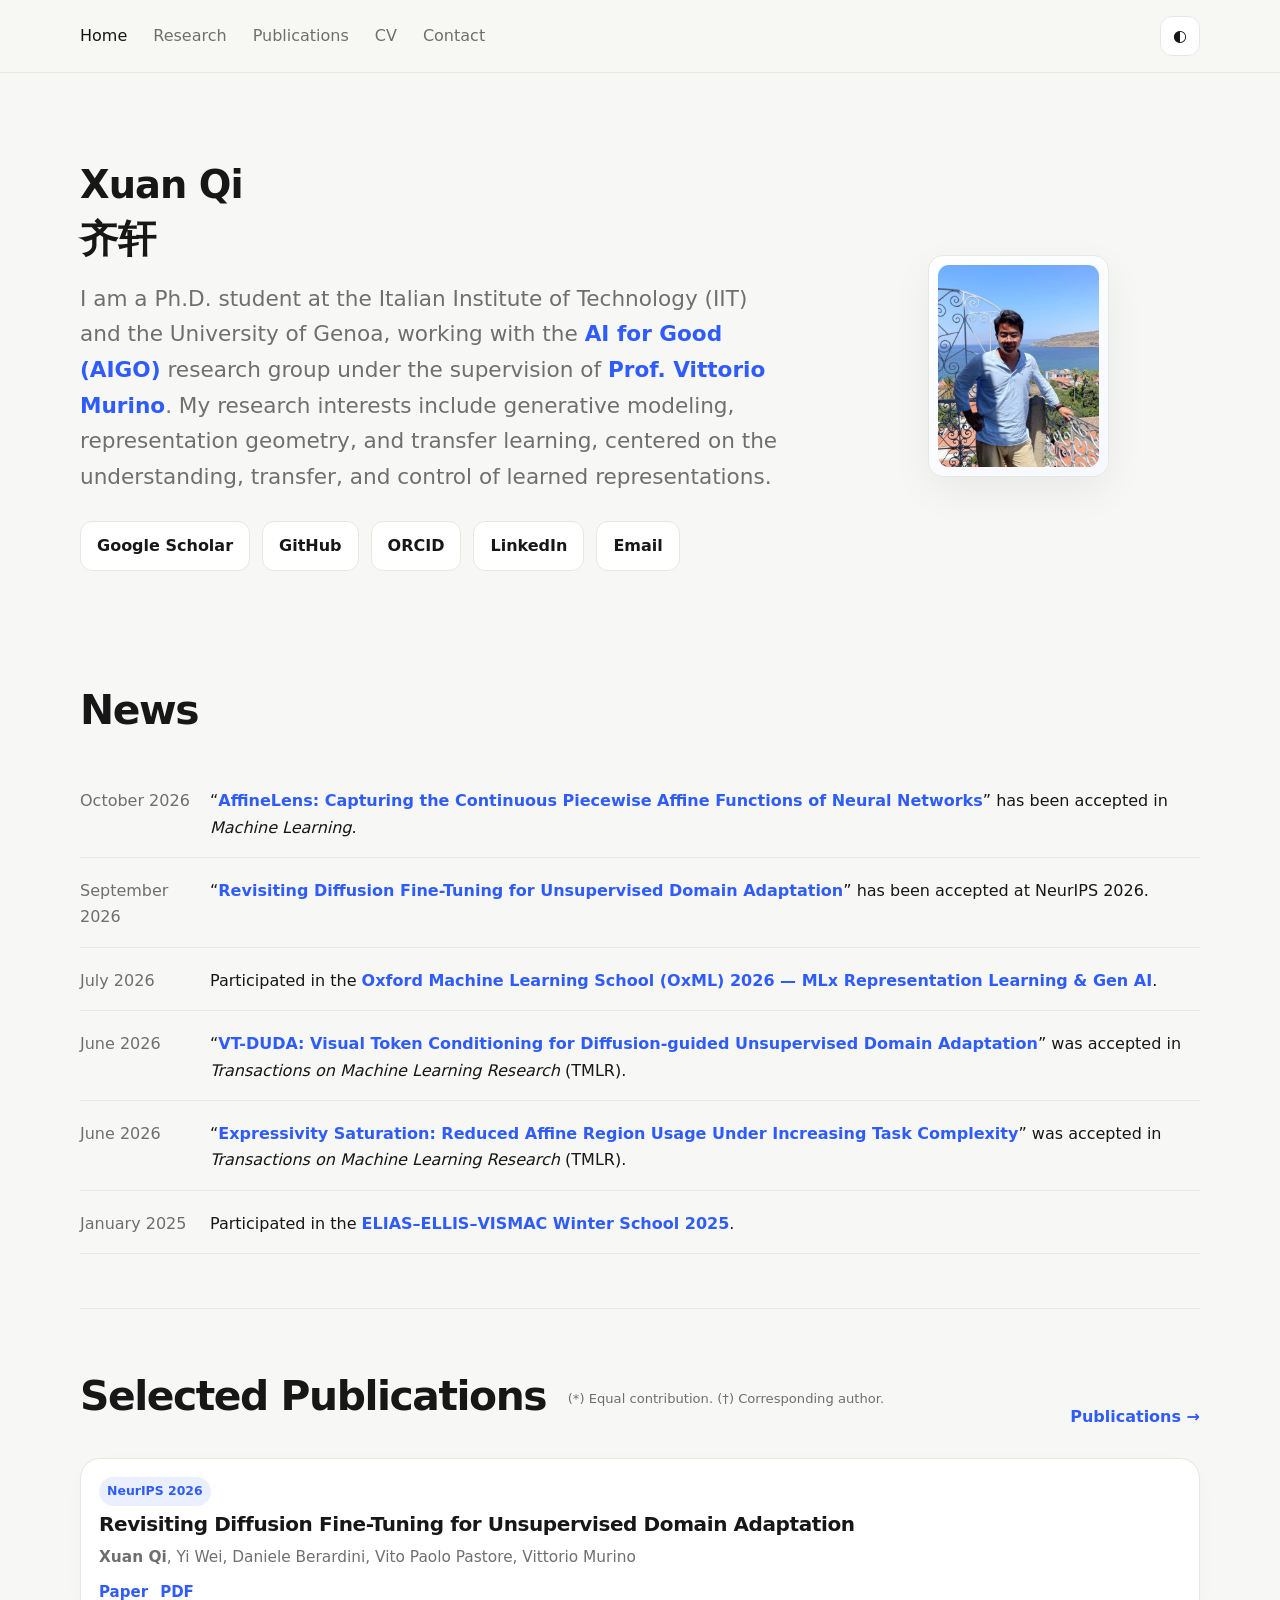
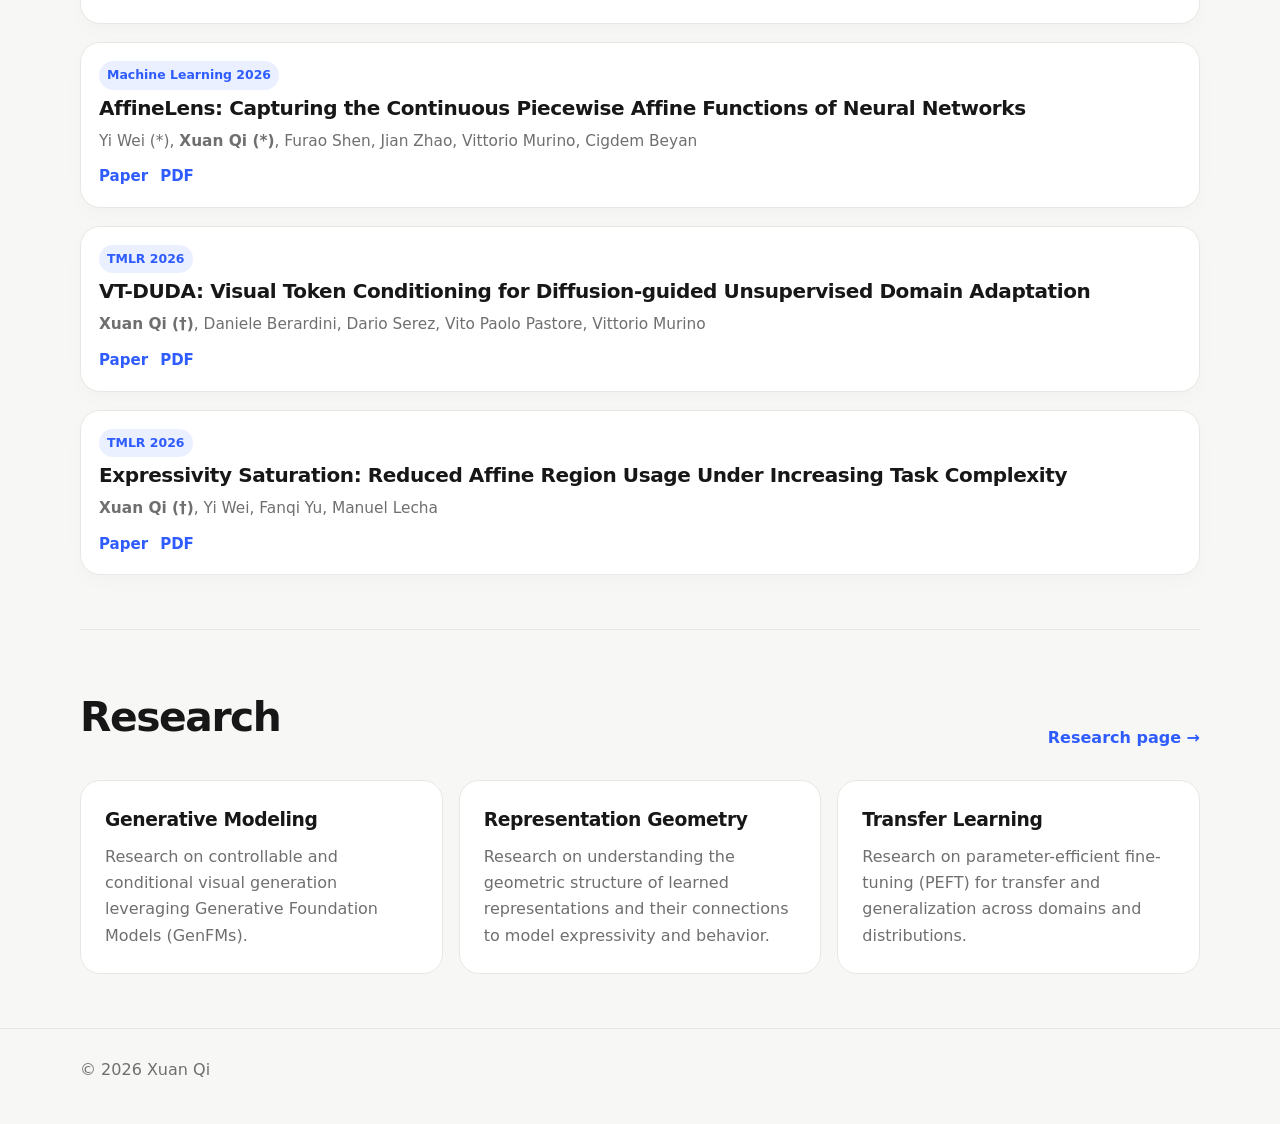
==== index.html @ 5f713de4 "Remove equal-contribution labels from Xuan Qi first-author papers" ====
<!doctype html>
<html lang="en">
<head>
  <meta charset="utf-8" />
  <meta name="viewport" content="width=device-width, initial-scale=1" />
  <title>Xuan Qi | Academic Homepage</title>
  <meta name="description" content="Xuan Qi is a Ph.D. student at the Italian Institute of Technology (IIT) and University of Genoa, researching generative modeling, representation geometry, and transfer learning." />
  <meta name="author" content="Xuan Qi" />
  <link rel="canonical" href="https://xuanqi99.github.io/" />
  <meta property="og:type" content="website" />
  <meta property="og:site_name" content="Xuan Qi" />
  <meta property="og:title" content="Xuan Qi | Academic Homepage" />
  <meta property="og:description" content="Xuan Qi is a Ph.D. student at the Italian Institute of Technology (IIT) and University of Genoa, researching generative modeling, representation geometry, and transfer learning." />
  <meta property="og:url" content="https://xuanqi99.github.io/" />
  <link rel="stylesheet" href="styles.css" />
</head>
<body>
<a class="skip-link" href="#main-content">Skip to content</a>
<header class="site-header">
  <div class="container nav">
    <nav id="primary-navigation" class="nav-links" aria-label="Primary">
      <a class="active" aria-current="page" href="index.html">Home</a>
      <a href="research.html">Research</a>
      <a href="publications.html">Publications</a>
      <a href="cv.html">CV</a>
      <a href="contact.html">Contact</a>
    </nav>
    <div class="nav-actions">
      <button type="button" class="icon-btn" data-theme-toggle aria-label="Toggle color theme" title="Toggle theme">◐</button>
      <button type="button" class="icon-btn mobile-toggle" data-mobile-toggle aria-controls="primary-navigation" aria-expanded="false" aria-label="Open navigation">☰</button>
    </div>
  </div>
</header>
<main id="main-content" class="container">

  <section class="hero">
    <div>
      <h1 class="person-name">Xuan Qi <span class="chinese-name" lang="zh-Hans">齐轩</span></h1>
      <p class="lead">I am a Ph.D. student at the Italian Institute of Technology (IIT) and the University of Genoa, working with the <a class="text-link" href="https://aigo.iit.it/" target="_blank" rel="noopener noreferrer">AI for Good (AIGO)</a> research group under the supervision of <a class="text-link" href="https://www.vittoriomurino.com/" target="_blank" rel="noopener noreferrer">Prof. Vittorio Murino</a>. My research interests include generative modeling, representation geometry, and transfer learning, centered on the understanding, transfer, and control of learned representations.</p>
      <div class="cta-row">
        <a class="btn" href="https://scholar.google.com/citations?user=yBwkL14AAAAJ&amp;hl=en" target="_blank" rel="noopener noreferrer">Google Scholar</a>
        <a class="btn" href="https://github.com/xuanqi99" target="_blank" rel="noopener noreferrer">GitHub</a>
        <a class="btn" href="https://orcid.org/0000-0003-1118-9008" target="_blank" rel="noopener noreferrer">ORCID</a>
        <a class="btn" href="https://www.linkedin.com/in/xuan-qi-b860b91b6" target="_blank" rel="noopener noreferrer">LinkedIn</a>
        <a class="btn" href="mailto:xuan.qi@iit.it">Email</a>
      </div>
    </div>
    <div class="portrait-card">
      <div class="portrait">
        <img src="assets/profile.jpg?v=9c6136be24d4" alt="Xuan Qi" width="1152" height="1160" fetchpriority="high" />
      </div>
    </div>
  </section>

  <section class="section" id="news">
    <div class="section-head"><h2>News</h2></div>
    <div class="news-list">
      <div class="news-item"><time class="news-date" datetime="2026-10">October 2026</time><div>“<a class="text-link" href="https://arxiv.org/abs/2605.06218" target="_blank" rel="noopener noreferrer">AffineLens: Capturing the Continuous Piecewise Affine Functions of Neural Networks</a>” has been accepted in <em>Machine Learning</em>.</div></div>
      <div class="news-item"><time class="news-date" datetime="2026-09">September 2026</time><div>“<a class="text-link" href="https://arxiv.org/abs/2609.33716" target="_blank" rel="noopener noreferrer">Revisiting Diffusion Fine-Tuning for Unsupervised Domain Adaptation</a>” has been accepted at NeurIPS 2026.</div></div>
      <div class="news-item"><time class="news-date" datetime="2026-07">July 2026</time><div>Participated in the <a class="text-link" href="https://www.oxfordml.school/2026" target="_blank" rel="noopener noreferrer">Oxford Machine Learning School (OxML) 2026 — MLx Representation Learning &amp; Gen AI</a>.</div></div>
      <div class="news-item"><time class="news-date" datetime="2026-06">June 2026</time><div>“<a class="text-link" href="https://openreview.net/forum?id=Y956680PCe" target="_blank" rel="noopener noreferrer">VT-DUDA: Visual Token Conditioning for Diffusion-guided Unsupervised Domain Adaptation</a>” was accepted in <em>Transactions on Machine Learning Research</em> (TMLR).</div></div>
      <div class="news-item"><time class="news-date" datetime="2026-06">June 2026</time><div>“<a class="text-link" href="https://openreview.net/forum?id=JiyZE3yKv8" target="_blank" rel="noopener noreferrer">Expressivity Saturation: Reduced Affine Region Usage Under Increasing Task Complexity</a>” was accepted in <em>Transactions on Machine Learning Research</em> (TMLR).</div></div>
      <div class="news-item"><time class="news-date" datetime="2025-01">January 2025</time><div>Participated in the <a class="text-link" href="https://elias-ai.eu/event/ellis-vismac/" target="_blank" rel="noopener noreferrer">ELIAS–ELLIS–VISMAC Winter School 2025</a>.</div></div>
    </div>
  </section>

  <section class="section">
    <div class="section-head"><h2>Selected Publications <span class="pub-note">(*) Equal contribution. (†) Corresponding author.</span></h2><a class="text-link" href="publications.html">Publications →</a></div>
    <div class="pub-grid">
      <article class="pub-card">
        <div>
          <span class="badge" title="Conference on Neural Information Processing Systems">NeurIPS 2026</span>
          <h3 class="pub-title">Revisiting Diffusion Fine-Tuning for Unsupervised Domain Adaptation</h3>
          <div class="pub-meta"><strong>Xuan Qi</strong>, Yi Wei, Daniele Berardini, Vito Paolo Pastore, Vittorio Murino</div>
          <div class="pub-links"><a href="https://arxiv.org/abs/2609.33716" target="_blank" rel="noopener noreferrer">Paper</a> <a href="https://arxiv.org/pdf/2609.33716" target="_blank" rel="noopener noreferrer">PDF</a></div>
        </div>
      </article>
      <article class="pub-card">
        <div>
          <span class="badge" title="Machine Learning">Machine Learning 2026</span>
          <h3 class="pub-title">AffineLens: Capturing the Continuous Piecewise Affine Functions of Neural Networks</h3>
          <div class="pub-meta">Yi Wei (*), <strong>Xuan Qi (*)</strong>, Furao Shen, Jian Zhao, Vittorio Murino, Cigdem Beyan</div>
          <div class="pub-links"><a href="https://arxiv.org/abs/2605.06218" target="_blank" rel="noopener noreferrer">Paper</a> <a href="https://arxiv.org/pdf/2605.06218" target="_blank" rel="noopener noreferrer">PDF</a></div>
        </div>
      </article>
      <article class="pub-card">
        <div>
          <span class="badge" title="Transactions on Machine Learning Research">TMLR 2026</span>
          <h3 class="pub-title">VT-DUDA: Visual Token Conditioning for Diffusion-guided Unsupervised Domain Adaptation</h3>
          <div class="pub-meta"><strong>Xuan Qi (†)</strong>, Daniele Berardini, Dario Serez, Vito Paolo Pastore, Vittorio Murino</div>
          <div class="pub-links"><a href="https://openreview.net/forum?id=Y956680PCe" target="_blank" rel="noopener noreferrer">Paper</a> <a href="https://openreview.net/pdf?id=Y956680PCe" target="_blank" rel="noopener noreferrer">PDF</a></div>
        </div>
      </article>
      <article class="pub-card">
        <div>
          <span class="badge" title="Transactions on Machine Learning Research">TMLR 2026</span>
          <h3 class="pub-title">Expressivity Saturation: Reduced Affine Region Usage Under Increasing Task Complexity</h3>
          <div class="pub-meta"><strong>Xuan Qi (†)</strong>, Yi Wei, Fanqi Yu, Manuel Lecha</div>
          <div class="pub-links"><a href="https://openreview.net/forum?id=JiyZE3yKv8" target="_blank" rel="noopener noreferrer">Paper</a> <a href="https://openreview.net/pdf?id=JiyZE3yKv8" target="_blank" rel="noopener noreferrer">PDF</a></div>
        </div>
      </article>
    </div>
  </section>

  <section class="section">
    <div class="section-head"><h2>Research</h2><a class="text-link" href="research.html">Research page →</a></div>
    <div class="cards-3">
      <article class="info-card"><h3>Generative Modeling</h3><p>Research on controllable and conditional visual generation leveraging Generative Foundation Models (GenFMs).</p></article>
      <article class="info-card"><h3>Representation Geometry</h3><p>Research on understanding the geometric structure of learned representations and their connections to model expressivity and behavior.</p></article>
      <article class="info-card"><h3>Transfer Learning</h3><p>Research on parameter-efficient fine-tuning (PEFT) for transfer and generalization across domains and distributions.</p></article>
    </div>
  </section>
</main>
<footer class="site-footer">
  <div class="container footer-row">
    <div>© <span id="year">2026</span> Xuan Qi</div>
  </div>
</footer>
<script src="script.js"></script>
</body>
</html>
---- styles.css ----
:root {
  --bg: #f7f7f5;
  --surface: #ffffff;
  --text: #171717;
  --muted: #6f6f6f;
  --line: #e7e7e3;
  --accent: #2f5cff;
  --accent-soft: #eaf0ff;
  --shadow: 0 14px 40px rgba(20, 20, 20, 0.06);
  --radius: 20px;
  --max: 1120px;
}

[data-theme="dark"] {
  --bg: #0f1115;
  --surface: #151821;
  --text: #f4f5f7;
  --muted: #a6abba;
  --line: #252a36;
  --accent: #7a9cff;
  --accent-soft: #1b274d;
  --shadow: 0 16px 45px rgba(0, 0, 0, 0.28);
}

* { box-sizing: border-box; }
html { scroll-behavior: smooth; }
body {
  margin: 0;
  font-family: Inter, ui-sans-serif, system-ui, -apple-system, BlinkMacSystemFont, "Segoe UI", sans-serif;
  background: var(--bg);
  color: var(--text);
  line-height: 1.65;
  transition: background .2s ease, color .2s ease;
}

a { color: inherit; text-decoration: none; }
a:focus-visible, button:focus-visible { outline: 3px solid var(--accent); outline-offset: 4px; }
a:hover { text-decoration: underline; text-underline-offset: .2em; }
img { max-width: 100%; display: block; }
button, input { font: inherit; }
.skip-link { position: fixed; top: 8px; left: 8px; transform: translateY(-150%); z-index: 30; padding: 8px 16px; background: var(--surface); border: 1px solid var(--line); border-radius: 8px; }
.skip-link:focus { transform: translateY(0); }

.container { width: min(var(--max), calc(100% - 40px)); margin: 0 auto; }

.site-header {
  position: sticky;
  top: 0;
  z-index: 20;
  backdrop-filter: blur(14px);
  background: color-mix(in srgb, var(--bg) 82%, transparent);
  border-bottom: 1px solid color-mix(in srgb, var(--line) 80%, transparent);
}

.nav {
  min-height: 72px;
  display: flex;
  align-items: center;
  justify-content: space-between;
  gap: 24px;
}

.nav-links { display: flex; align-items: center; gap: 26px; color: var(--muted); }
.nav-links a:hover, .nav-links a.active { color: var(--text); }
.nav-actions { display: flex; align-items: center; gap: 10px; margin-left: auto; }

.icon-btn {
  width: 40px;
  height: 40px;
  display: grid;
  place-items: center;
  border: 1px solid var(--line);
  border-radius: 12px;
  background: var(--surface);
  color: var(--text);
  cursor: pointer;
}

.mobile-toggle { display: none; }

.hero {
  padding: 88px 0 52px;
  display: grid;
  grid-template-columns: minmax(0, 1.45fr) minmax(0, .75fr);
  align-items: center;
  gap: 56px;
}

.kicker {
  display: inline-flex;
  align-items: center;
  gap: 8px;
  padding: 7px 11px;
  border-radius: 999px;
  background: var(--accent-soft);
  color: var(--accent);
  font-weight: 700;
  font-size: .9rem;
  margin-bottom: 20px;
}

.hero h1, .page-hero h1 {
  margin: 0 0 18px;
  font-size: clamp(2.8rem, 7vw, 5.9rem);
  line-height: .98;
  letter-spacing: -0.055em;
}

.hero .lead {
  font-size: clamp(1.12rem, 2vw, 1.35rem);
  color: var(--muted);
  max-width: 760px;
  margin: 0 0 26px;
}

.hero .lead strong { color: var(--text); }
.hero h1.person-name, .page-hero h1.person-name { font-size: clamp(1.75rem, 3vw, 2.5rem); line-height: 1.25; letter-spacing: -.025em; }
.chinese-name { display: block; font-size: inherit; line-height: inherit; letter-spacing: 0; margin-top: .15em; }
.hero-affiliation { color: var(--muted); font-weight: 700; margin: 0 0 20px; }
.hero > *, .cv-grid > *, .cards-3 > * { min-width: 0; }

.cta-row { display: flex; flex-wrap: wrap; gap: 12px; }
.btn {
  display: inline-flex;
  align-items: center;
  justify-content: center;
  gap: 8px;
  padding: 11px 16px;
  border-radius: 12px;
  border: 1px solid var(--line);
  background: var(--surface);
  font-weight: 700;
  transition: transform .16s ease, border-color .16s ease;
}
.btn:hover { transform: translateY(-1px); border-color: color-mix(in srgb, var(--accent) 45%, var(--line)); }
.btn.primary { background: var(--text); color: var(--bg); border-color: var(--text); }

.portrait-card {
  width: 50%;
  justify-self: center;
  background: linear-gradient(145deg, var(--surface), color-mix(in srgb, var(--accent-soft) 45%, var(--surface)));
  border: 1px solid var(--line);
  border-radius: 15px;
  padding: 9px;
  box-shadow: var(--shadow);
}

.portrait {
  aspect-ratio: 4 / 5;
  border-radius: 11px;
  overflow: hidden;
  background: var(--accent-soft);
}
.portrait img { width: 100%; height: 100%; object-fit: cover; object-position: center; }

.section { padding: 54px 0; }
.section + .section { border-top: 1px solid var(--line); }
.section-head {
  display: flex;
  align-items: end;
  justify-content: space-between;
  gap: 20px;
  margin-bottom: 28px;
}
.section h2 { margin: 0; font-size: clamp(1.8rem, 3.5vw, 2.55rem); letter-spacing: -0.035em; }
.pub-note {
  display: inline-block;
  margin-left: .55rem;
  color: var(--muted);
  font-size: .82rem;
  font-weight: 500;
  line-height: 1.4;
  letter-spacing: 0;
  vertical-align: middle;
}
.section h2.publication-category { font-size: 1.25rem; line-height: 1.4; letter-spacing: -0.02em; }
.section-intro { color: var(--muted); max-width: 640px; margin: 6px 0 0; }
.text-link { color: var(--accent); font-weight: 750; }

.news-list { display: grid; gap: 4px; }
.news-item {
  display: grid;
  grid-template-columns: 110px 1fr;
  gap: 20px;
  padding: 16px 0;
  border-bottom: 1px solid var(--line);
}
.news-date { color: var(--muted); font-variant-numeric: tabular-nums; }
.news-item strong { font-weight: 750; }

.pub-grid { display: grid; gap: 18px; }
.pub-card {
  display: grid;
  grid-template-columns: minmax(0, 1fr);
  gap: 22px;
  padding: 18px;
  border: 1px solid var(--line);
  background: var(--surface);
  border-radius: var(--radius);
  box-shadow: 0 6px 20px rgba(0,0,0,.025);
}
.pub-meta { color: var(--muted); font-size: .96rem; }
.pub-card .pub-title { font-size: 1.25rem; font-weight: 800; letter-spacing: -0.02em; margin: 4px 0 7px; line-height: 1.4; overflow-wrap: anywhere; }
.badge {
  display: inline-block;
  font-size: .78rem;
  font-weight: 800;
  color: var(--accent);
  background: var(--accent-soft);
  padding: 4px 8px;
  border-radius: 999px;
  margin-right: 6px;
}
.pub-links { display: flex; flex-wrap: wrap; gap: 12px; margin-top: 10px; }
.pub-links a { color: var(--accent); font-weight: 720; font-size: .94rem; }

.cards-3 { display: grid; grid-template-columns: repeat(3, 1fr); gap: 16px; }
.info-card {
  border: 1px solid var(--line);
  background: var(--surface);
  border-radius: var(--radius);
  padding: 24px;
}
.info-card h3 { margin: 0 0 8px; letter-spacing: -0.02em; }
.info-card h2 { font-size: 1.2rem; margin: 0 0 8px; letter-spacing: -0.02em; }
.info-card p { color: var(--muted); margin: 0; }
.info-card a, .cv-block a { overflow-wrap: anywhere; }
.profile-list { display: grid; gap: 6px; justify-items: start; }

.page-hero { padding: 76px 0 30px; }
.page-hero h1 { font-size: clamp(2.6rem, 6vw, 5rem); }
.page-hero h1.kicker { font-size: .9rem; line-height: 1.65; letter-spacing: normal; margin: 0 0 20px; }
.page-hero p { color: var(--muted); font-size: 1.18rem; max-width: 760px; }

.contact-strip {
  margin: 30px 0 70px;
  border-radius: 26px;
  padding: 28px;
  background: var(--text);
  color: var(--bg);
  display: flex;
  justify-content: space-between;
  align-items: center;
  gap: 22px;
}
.contact-strip p { margin: 0; opacity: .78; }
.contact-strip .btn { background: var(--bg); color: var(--text); border-color: transparent; }

.site-footer { border-top: 1px solid var(--line); padding: 28px 0 40px; color: var(--muted); }
.footer-row { display: flex; justify-content: space-between; gap: 20px; flex-wrap: wrap; }

.print-only { display: none; }
.cv-grid { display: grid; grid-template-columns: 250px 1fr; gap: 38px; }
.cv-side h3, .cv-main h3 { margin-top: 0; }
.cv-block { margin-bottom: 26px; }
.cv-block h2 { margin: 0 0 12px; font-size: 1.2rem; letter-spacing: -0.02em; }
.cv-block .supervisor { margin-top: 16px; }
.cv-block h4 { margin: 0 0 4px; }
.cv-block p { margin: 0; color: var(--muted); }

@media (max-width: 860px) {
  .hero { grid-template-columns: 1fr; padding-top: 58px; }
  .portrait-card { max-width: 195px; }
  .cards-3 { grid-template-columns: 1fr; }
  .pub-card { grid-template-columns: 1fr; }
  .cv-grid { grid-template-columns: 1fr; }
  .nav-links {
    display: none;
    position: absolute;
    top: 100%;
    left: 20px;
    right: 20px;
    background: var(--surface);
    border: 1px solid var(--line);
    border-radius: 16px;
    padding: 16px;
    box-shadow: var(--shadow);
    flex-direction: column;
    align-items: flex-start;
  }
  .nav-links.open { display: flex; }
  .mobile-toggle { display: grid; }
}

@media (max-width: 560px) {
  .container { width: min(var(--max), calc(100% - 26px)); }
  .nav { min-height: 66px; }
  .hero { gap: 34px; padding-top: 46px; }
  .news-item { grid-template-columns: 1fr; gap: 4px; }
  .section { padding: 40px 0; }
  .section-head { align-items: flex-start; flex-direction: column; }
  .pub-note { display: block; margin: .35rem 0 0; }
  .contact-strip { align-items: flex-start; flex-direction: column; }
}

@media print {
  .site-header, .site-footer, .skip-link, .no-print { display: none !important; }
  :root, [data-theme="dark"] { --bg: white; --surface: white; --text: black; --muted: #444; --line: #ddd; --accent: #222; --accent-soft: #eee; }
  body { background: white; color: black; }
  .container { width: 100%; max-width: none; }
  .page-hero { padding: 0 0 18px; }
  .print-only { display: block; }
  .cv-grid { grid-template-columns: 210px 1fr; }
  .cv-block p, .page-hero p { color: #444; }
  .pub-card { break-inside: avoid; box-shadow: none; }
}

@media (prefers-reduced-motion: reduce) {
  html { scroll-behavior: auto; }
  *, *::before, *::after { transition: none !important; }
}
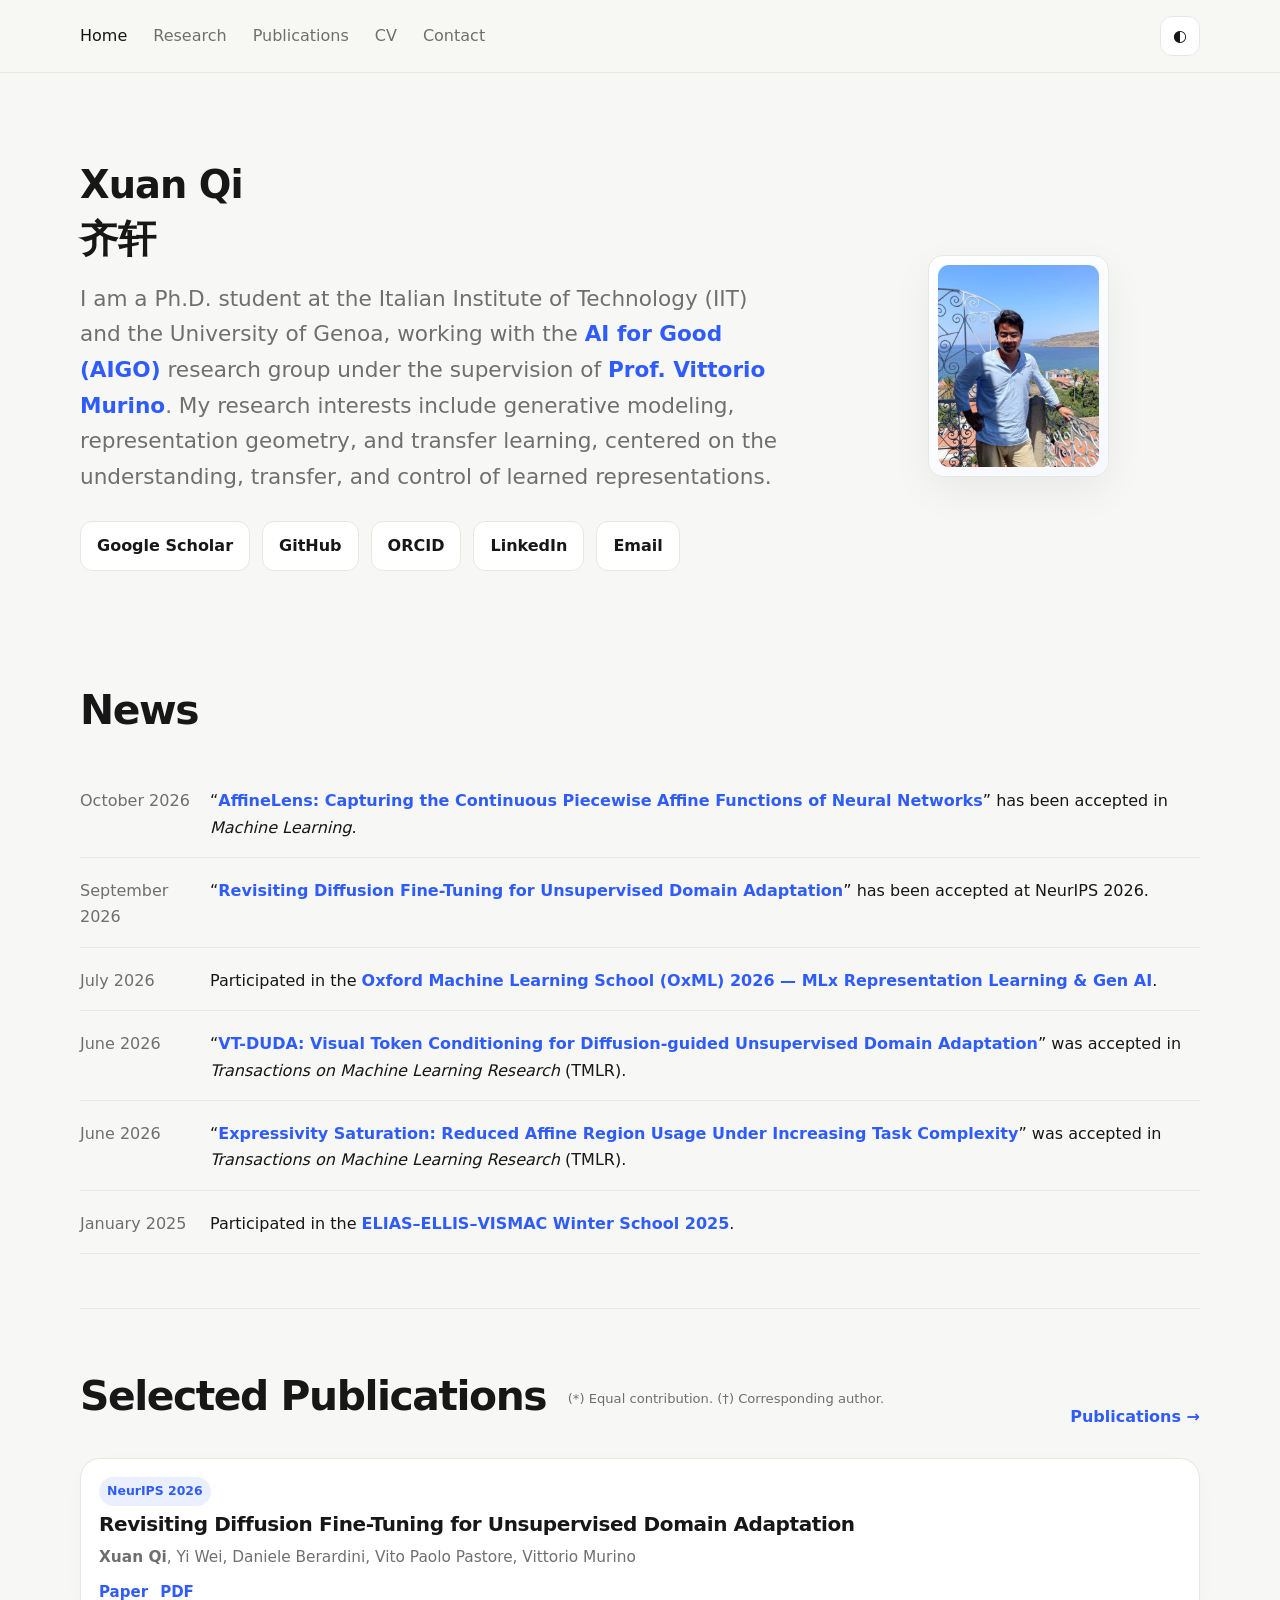
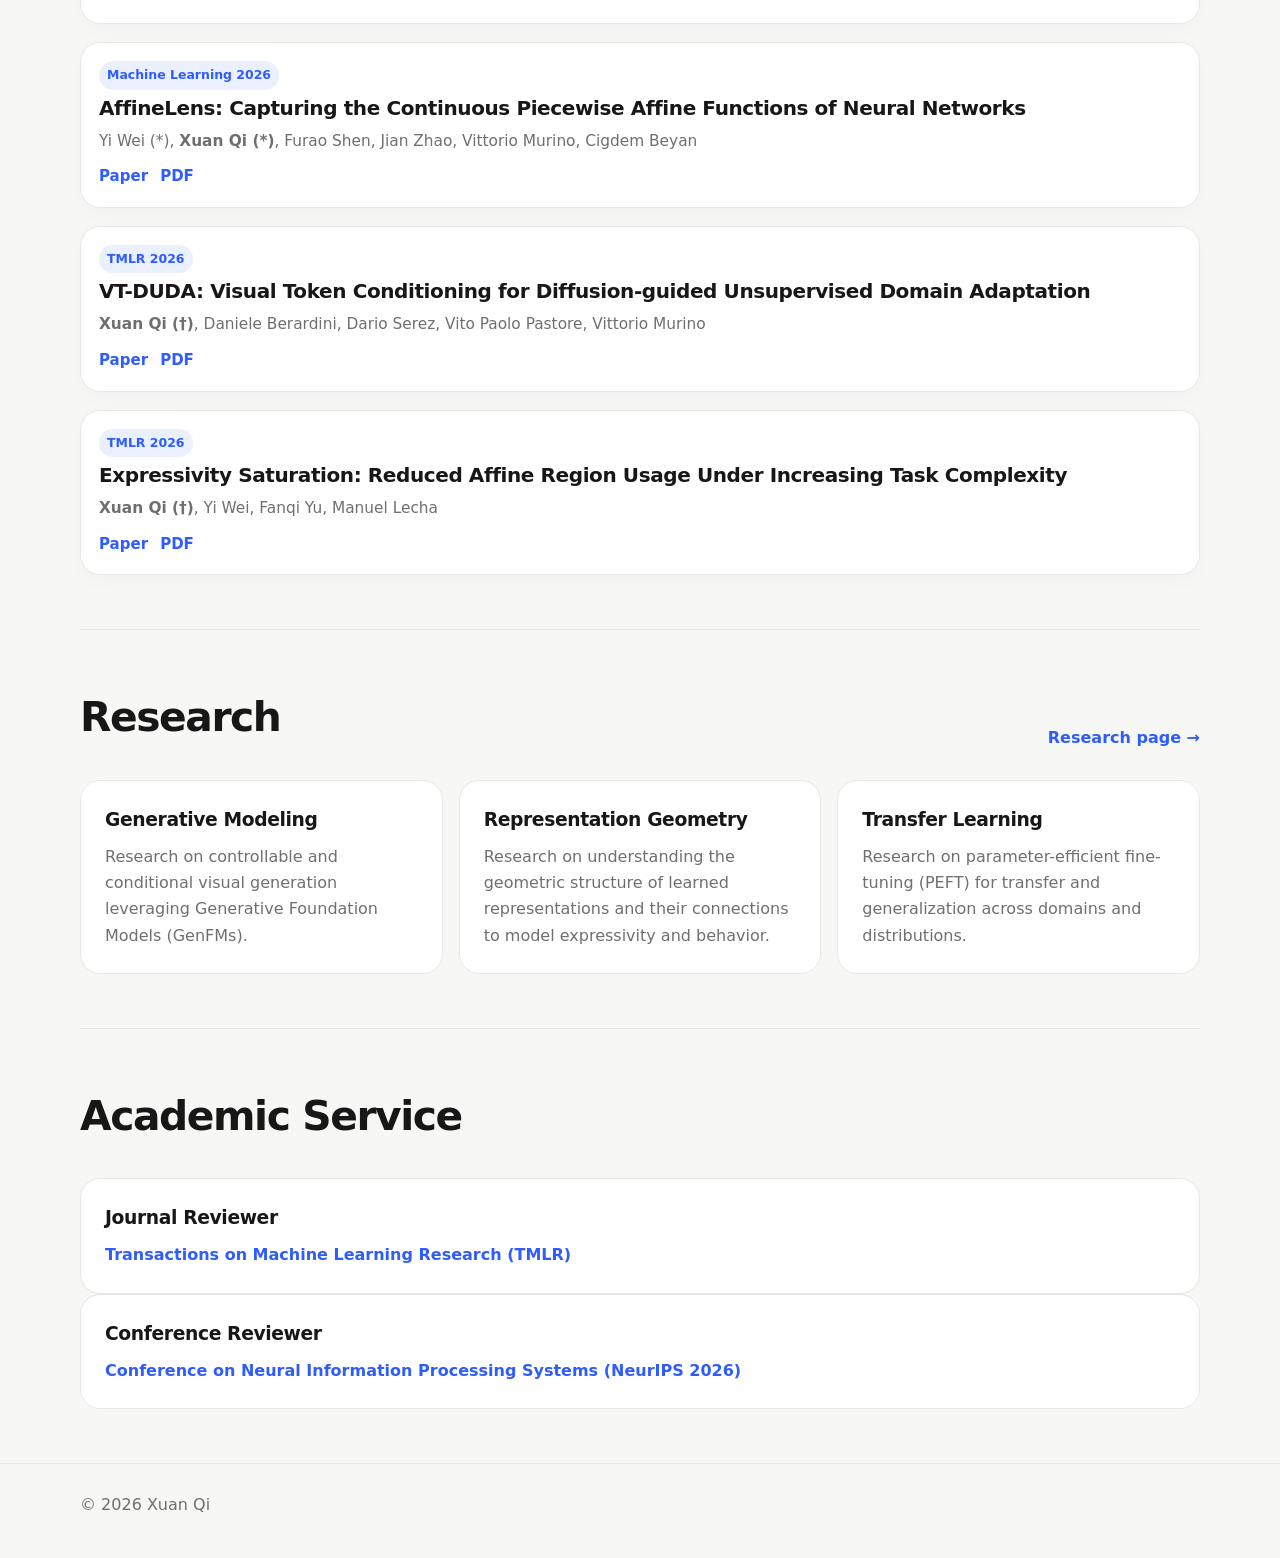
==== commit 3e1f8b42: "Add academic reviewing service to homepage" ====
--- a/index.html
+++ b/index.html
@@ -110,6 +110,19 @@
       <article class="info-card"><h3>Transfer Learning</h3><p>Research on parameter-efficient fine-tuning (PEFT) for transfer and generalization across domains and distributions.</p></article>
     </div>
   </section>
+  <section class="section" id="academic-service">
+    <div class="section-head"><h2>Academic Service</h2></div>
+    <div class="service-grid">
+      <article class="info-card">
+        <h3>Journal Reviewer</h3>
+        <p><a class="text-link" href="https://www.jmlr.org/tmlr/" target="_blank" rel="noopener noreferrer">Transactions on Machine Learning Research (TMLR)</a></p>
+      </article>
+      <article class="info-card">
+        <h3>Conference Reviewer</h3>
+        <p><a class="text-link" href="https://neurips.cc/Conferences/2026" target="_blank" rel="noopener noreferrer">Conference on Neural Information Processing Systems (NeurIPS 2026)</a></p>
+      </article>
+    </div>
+  </section>
 </main>
 <footer class="site-footer">
   <div class="container footer-row">
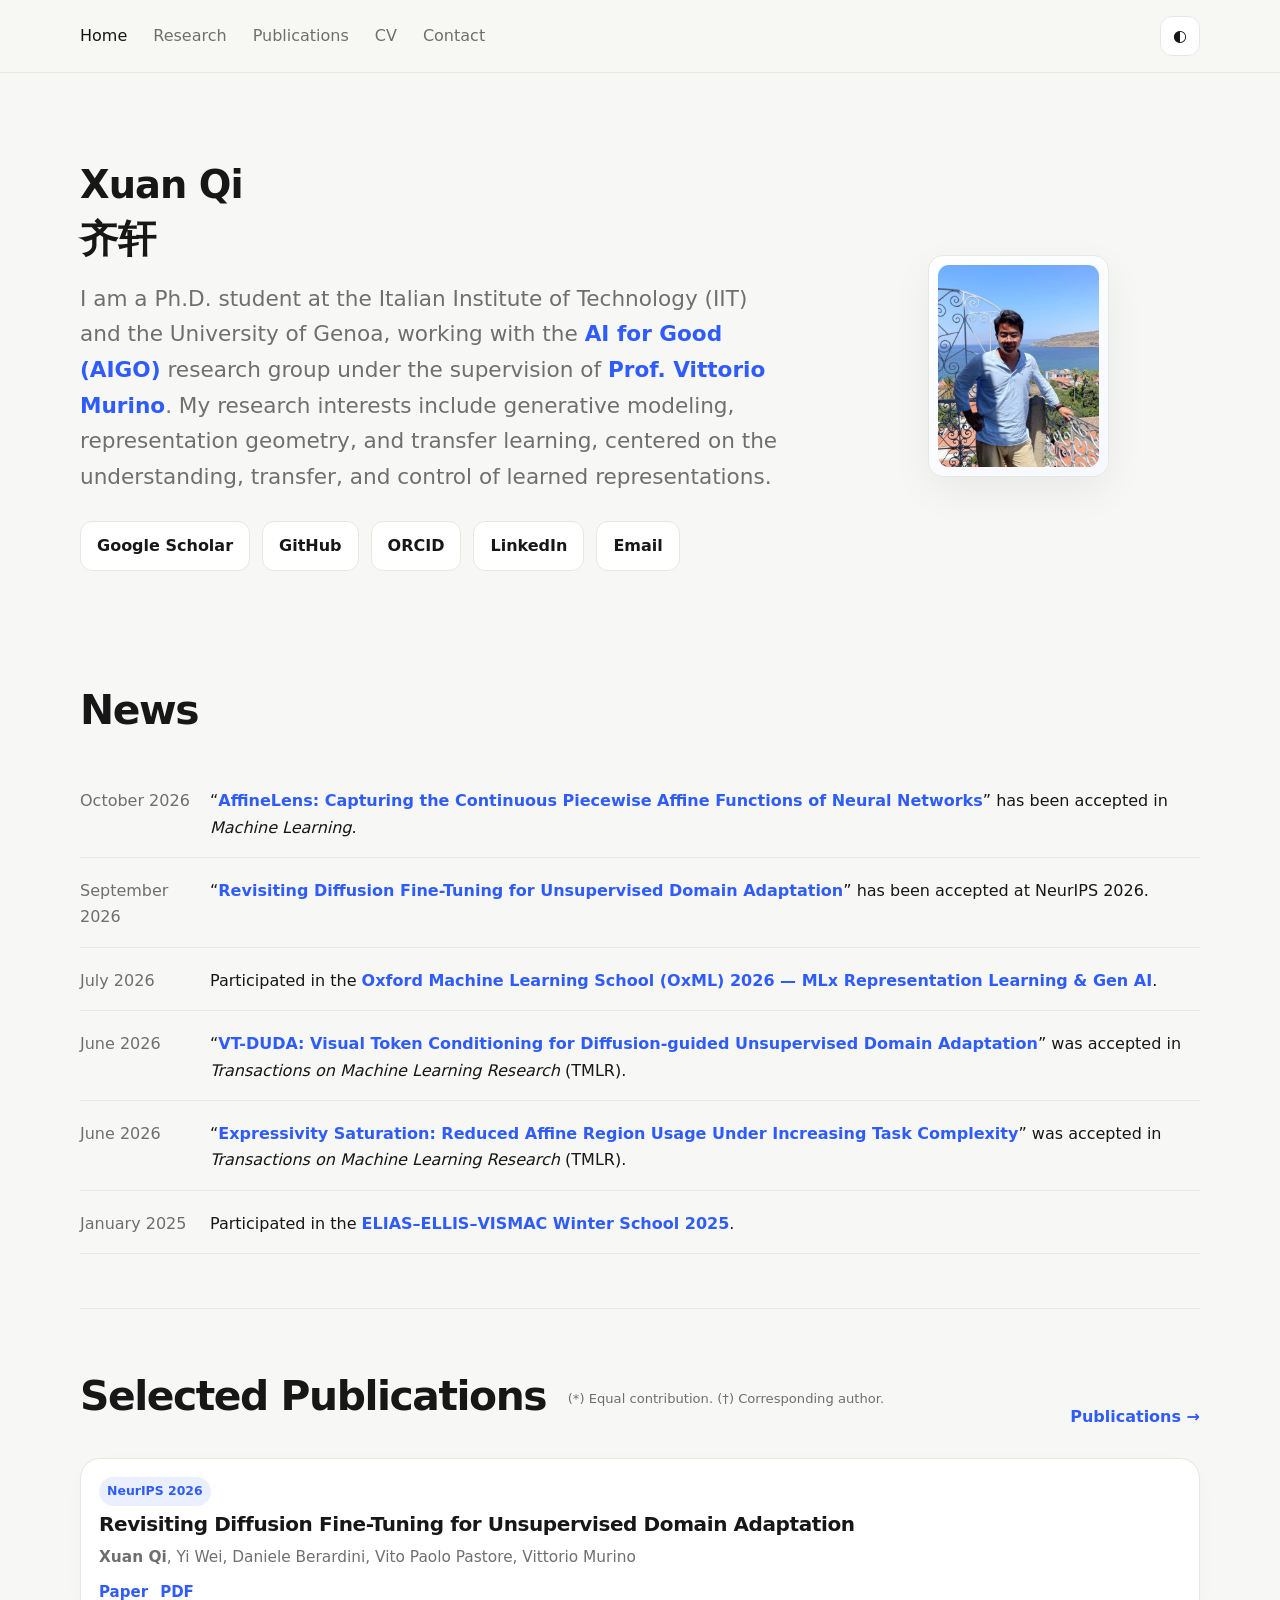
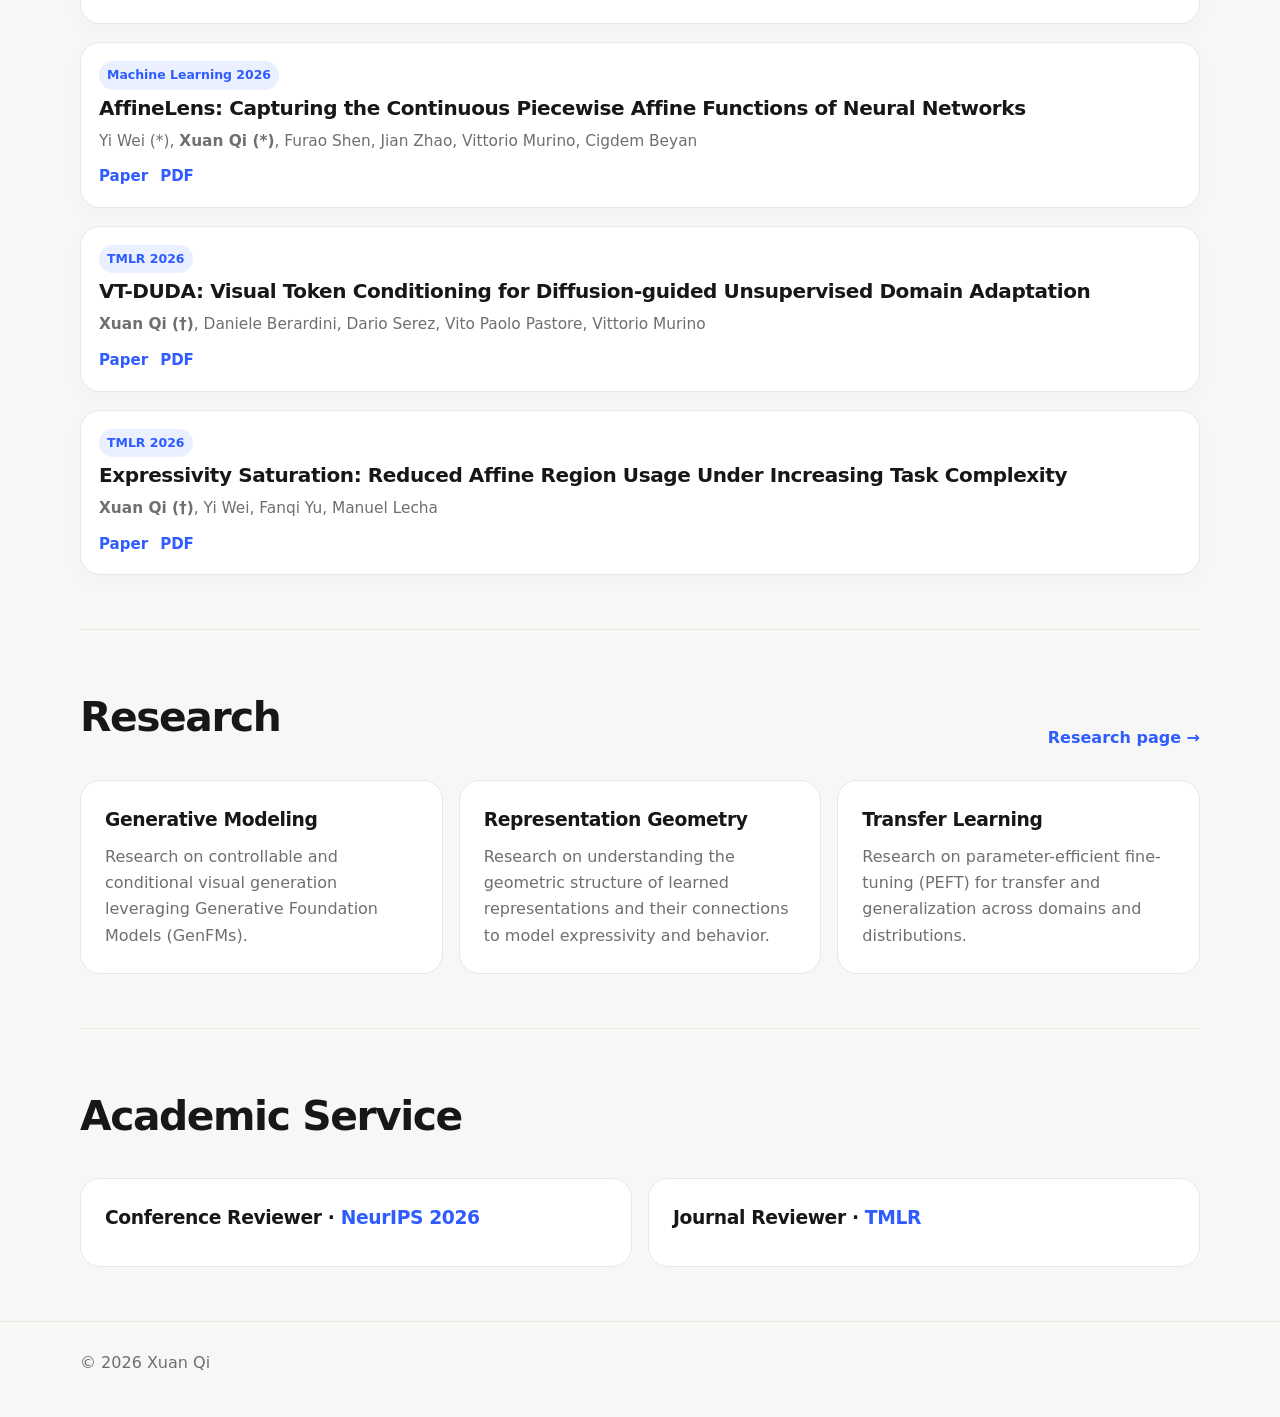
==== commit d632c893: "Present reviewing venues inline with conference first" ====
--- a/index.html
+++ b/index.html
@@ -114,12 +114,10 @@
     <div class="section-head"><h2>Academic Service</h2></div>
     <div class="service-grid">
       <article class="info-card">
-        <h3>Journal Reviewer</h3>
-        <p><a class="text-link" href="https://www.jmlr.org/tmlr/" target="_blank" rel="noopener noreferrer">Transactions on Machine Learning Research (TMLR)</a></p>
+        <h3>Conference Reviewer · <a class="text-link" href="https://neurips.cc/Conferences/2026" target="_blank" rel="noopener noreferrer">NeurIPS 2026</a></h3>
       </article>
       <article class="info-card">
-        <h3>Conference Reviewer</h3>
-        <p><a class="text-link" href="https://neurips.cc/Conferences/2026" target="_blank" rel="noopener noreferrer">Conference on Neural Information Processing Systems (NeurIPS 2026)</a></p>
+        <h3>Journal Reviewer · <a class="text-link" href="https://www.jmlr.org/tmlr/" target="_blank" rel="noopener noreferrer">TMLR</a></h3>
       </article>
     </div>
   </section>
--- a/styles.css
+++ b/styles.css
@@ -215,6 +215,8 @@
 .pub-links a { color: var(--accent); font-weight: 720; font-size: .94rem; }
 
 .cards-3 { display: grid; grid-template-columns: repeat(3, 1fr); gap: 16px; }
+.service-grid { display: grid; grid-template-columns: repeat(2, minmax(0, 1fr)); gap: 16px; }
+
 .info-card {
   border: 1px solid var(--line);
   background: var(--surface);
@@ -283,6 +285,7 @@
 }
 
 @media (max-width: 560px) {
+  .service-grid { grid-template-columns: 1fr; }
   .container { width: min(var(--max), calc(100% - 26px)); }
   .nav { min-height: 66px; }
   .hero { gap: 34px; padding-top: 46px; }
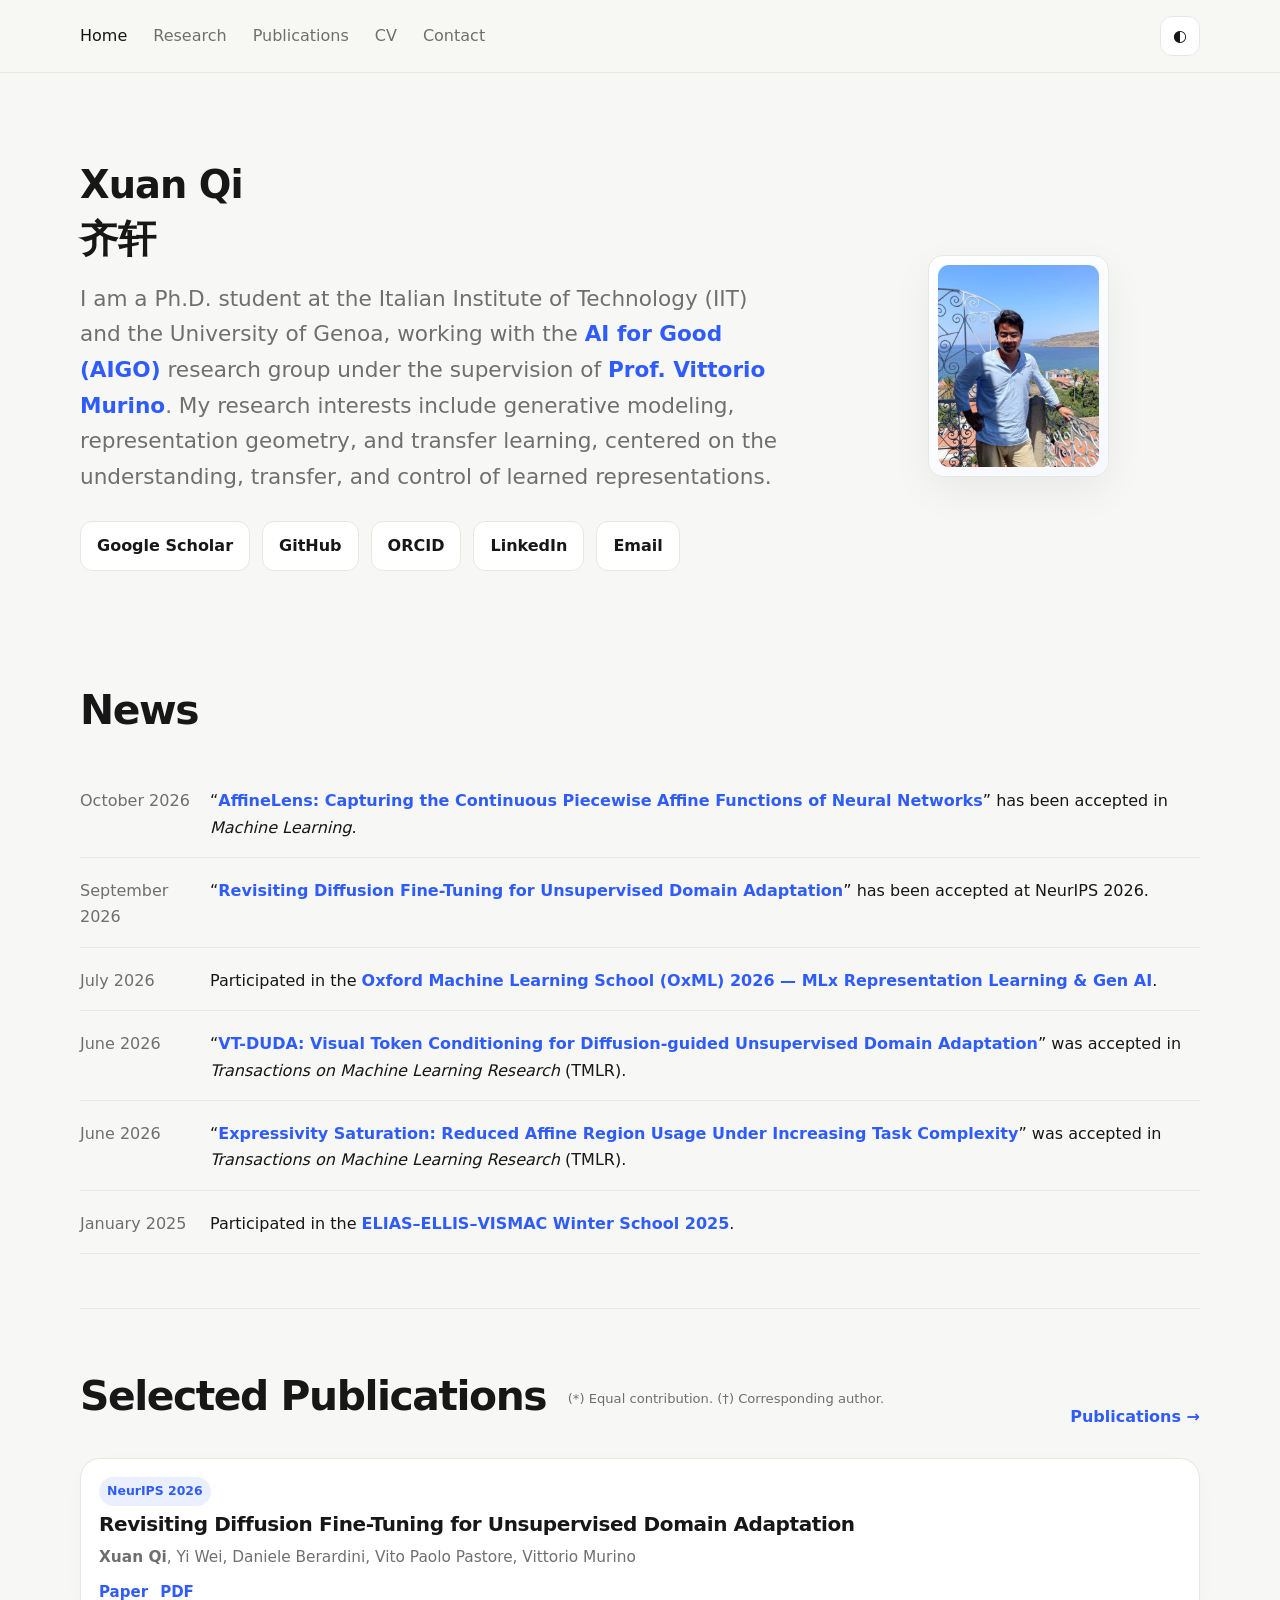
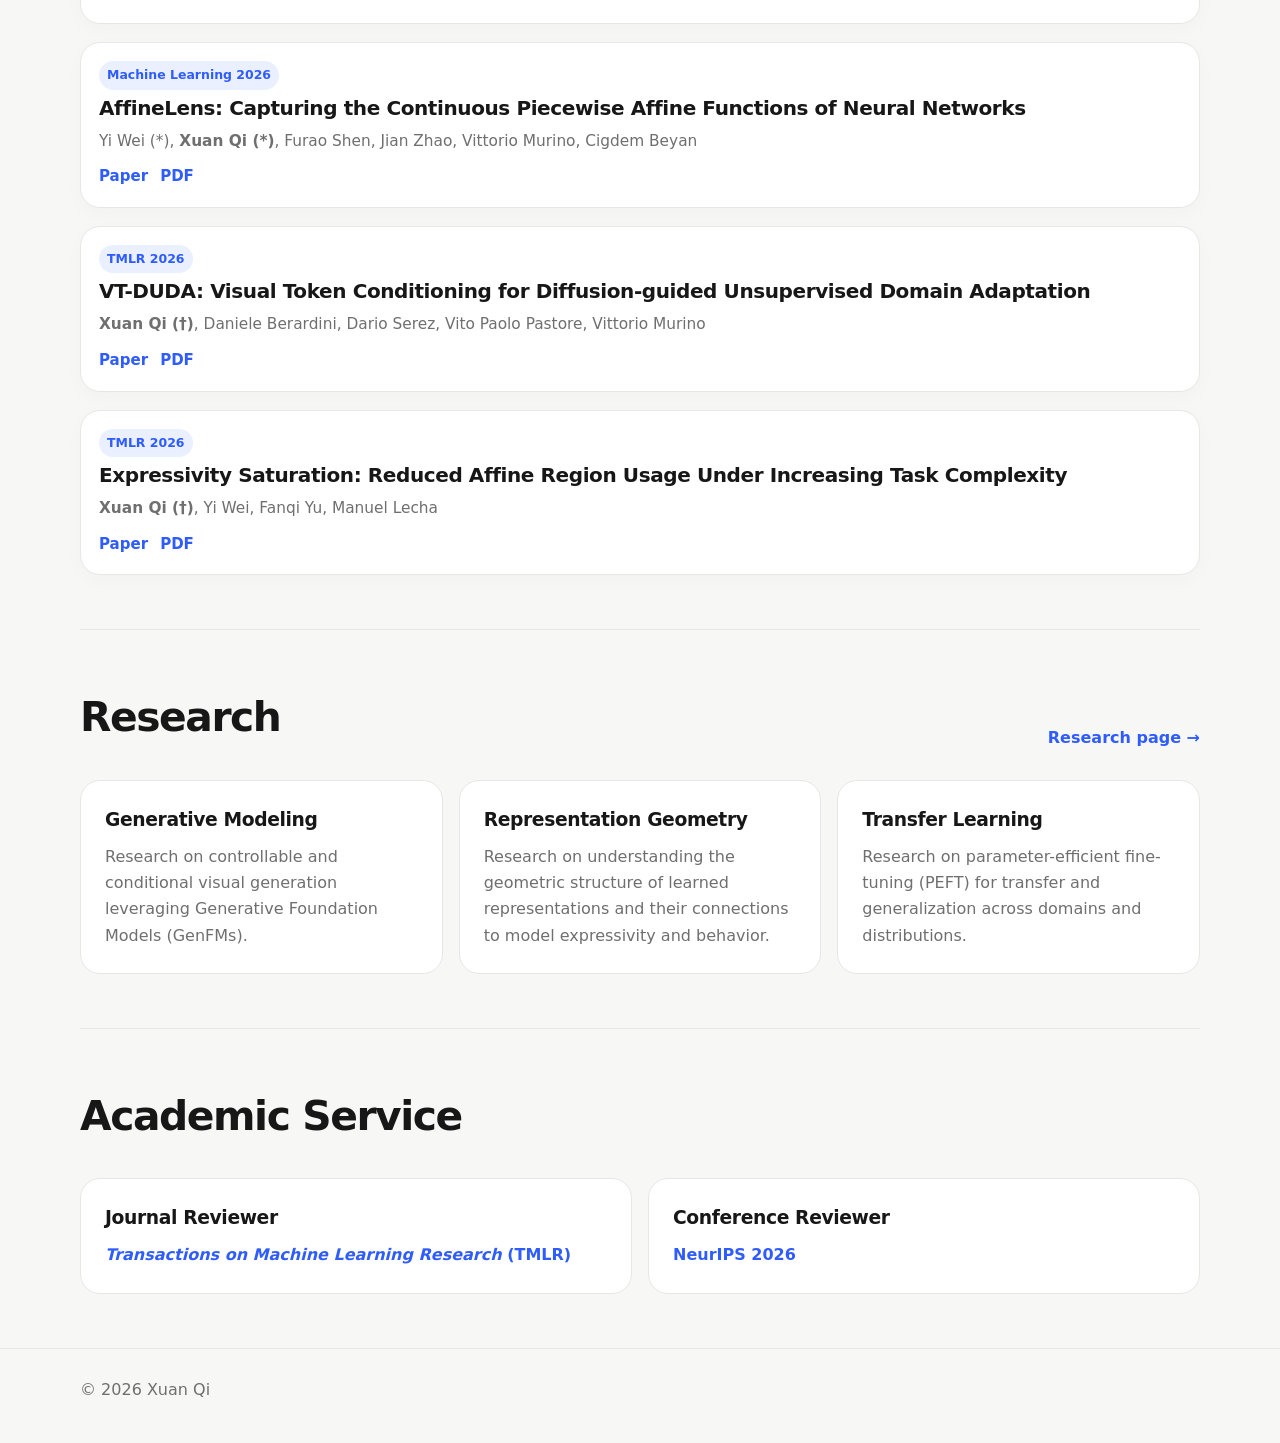
==== commit 315071f1: "Format academic service with separate single-line venue labels" ====
--- a/index.html
+++ b/index.html
@@ -114,10 +114,12 @@
     <div class="section-head"><h2>Academic Service</h2></div>
     <div class="service-grid">
       <article class="info-card">
-        <h3>Conference Reviewer · <a class="text-link" href="https://neurips.cc/Conferences/2026" target="_blank" rel="noopener noreferrer">NeurIPS 2026</a></h3>
+        <h3>Journal Reviewer</h3>
+        <p class="service-venue"><a class="text-link" href="https://www.jmlr.org/tmlr/" target="_blank" rel="noopener noreferrer"><em>Transactions on Machine Learning Research</em> (TMLR)</a></p>
       </article>
       <article class="info-card">
-        <h3>Journal Reviewer · <a class="text-link" href="https://www.jmlr.org/tmlr/" target="_blank" rel="noopener noreferrer">TMLR</a></h3>
+        <h3>Conference Reviewer</h3>
+        <p class="service-venue"><a class="text-link" href="https://neurips.cc/Conferences/2026" target="_blank" rel="noopener noreferrer">NeurIPS 2026</a></p>
       </article>
     </div>
   </section>
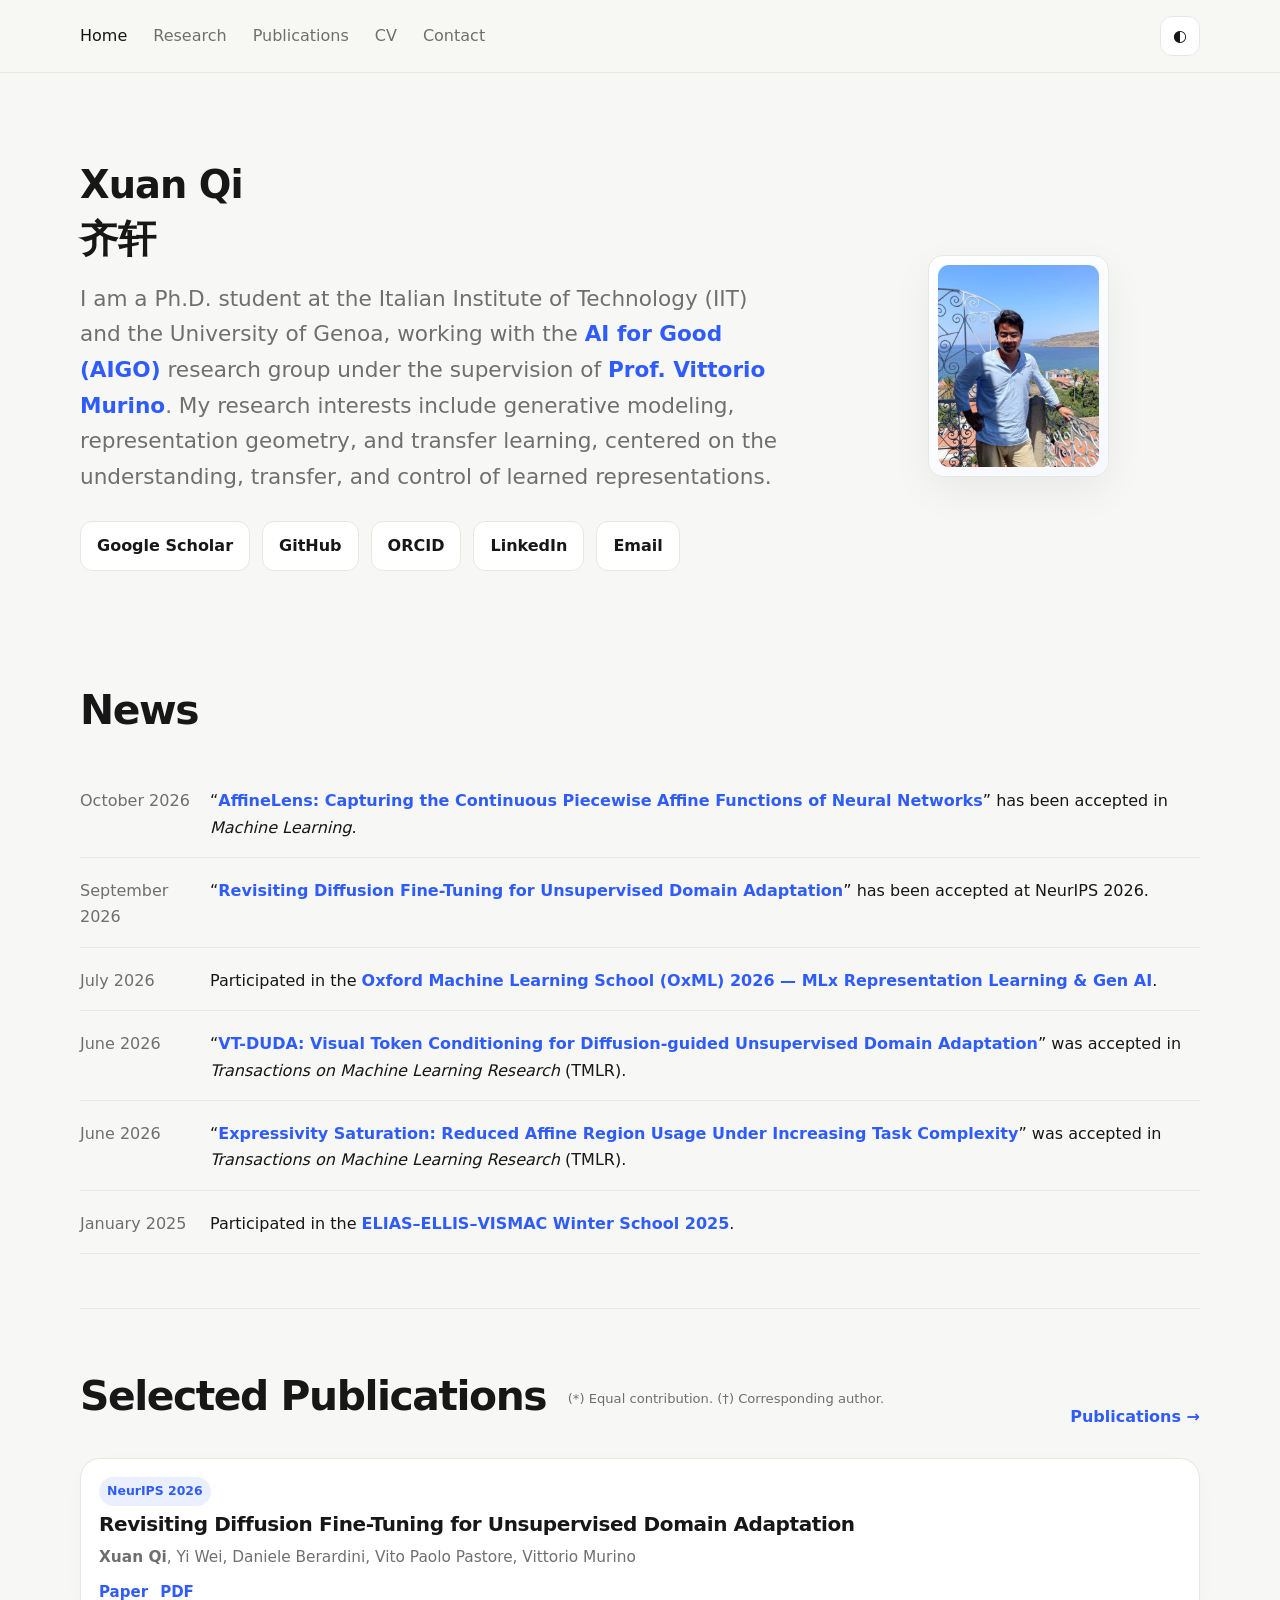
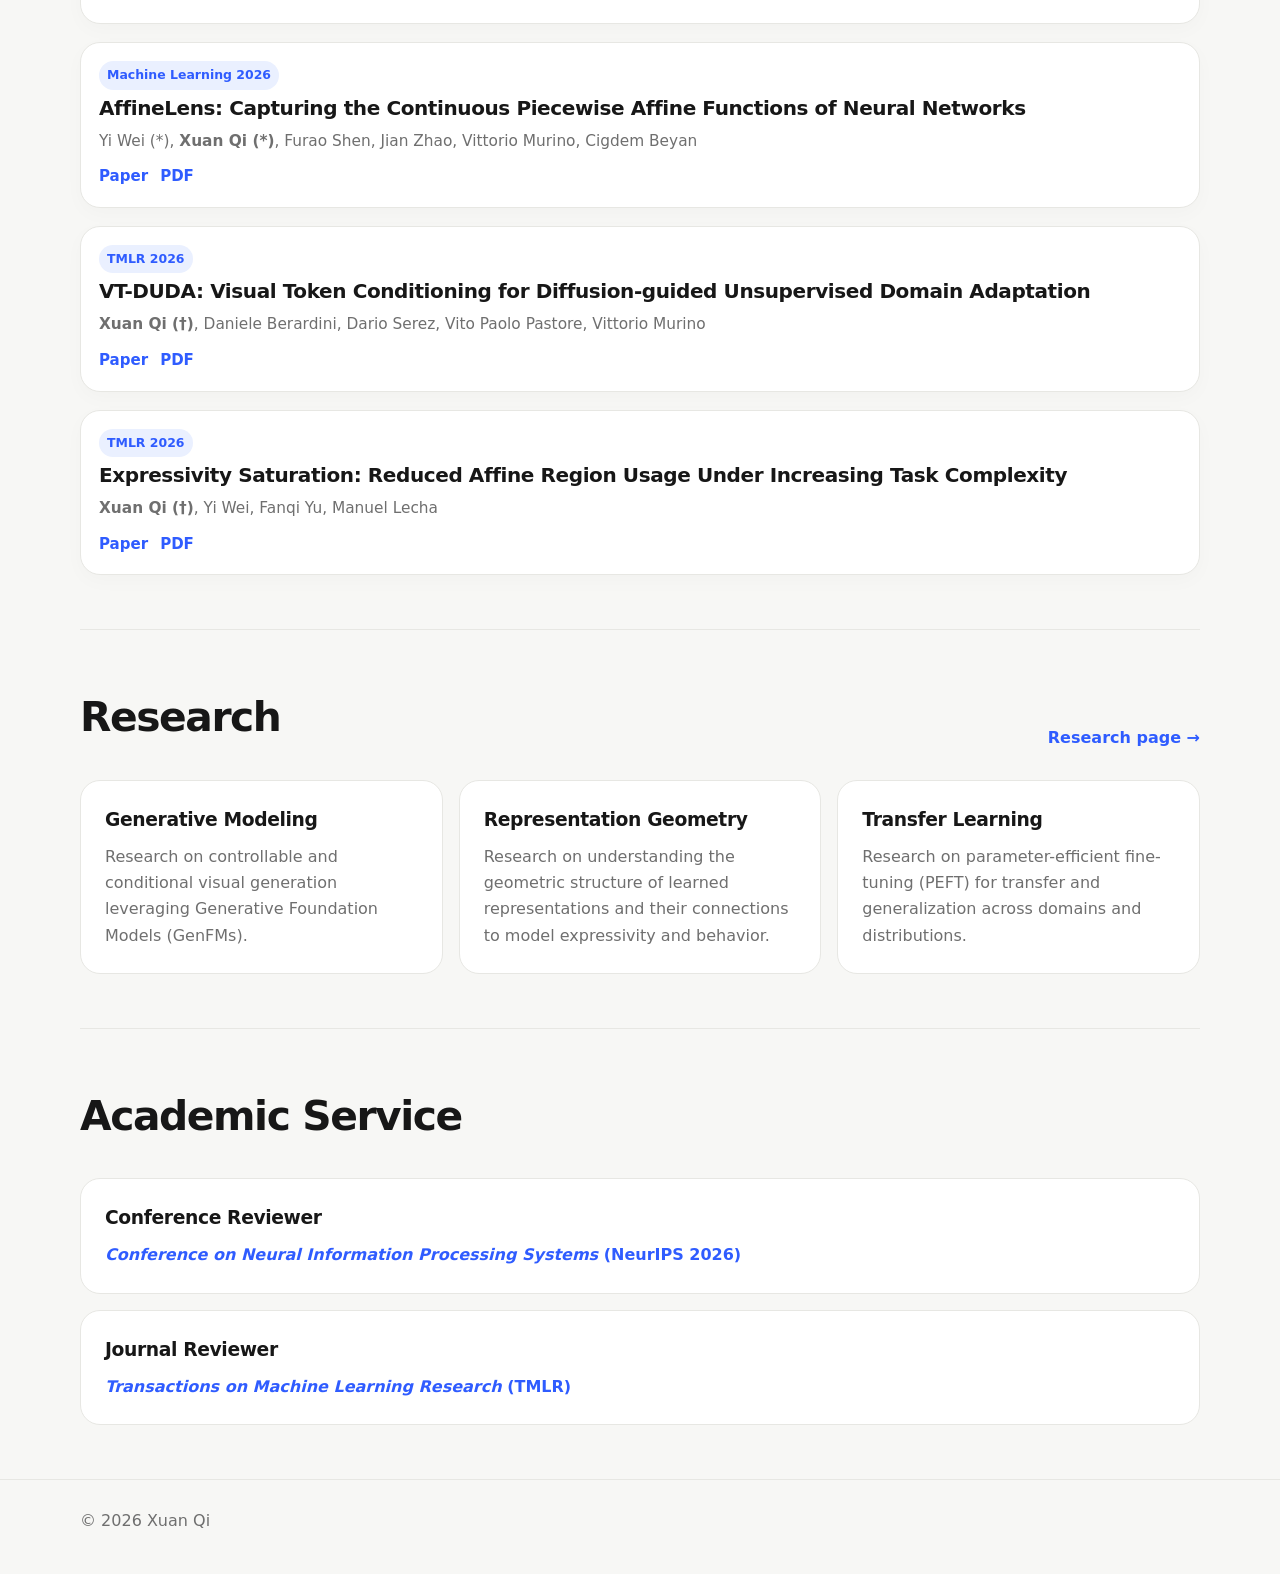
==== commit 24184402: "Put conference reviewing first and spell out NeurIPS venue" ====
--- a/index.html
+++ b/index.html
@@ -114,12 +114,12 @@
     <div class="section-head"><h2>Academic Service</h2></div>
     <div class="service-grid">
       <article class="info-card">
+        <h3>Conference Reviewer</h3>
+        <p class="service-venue"><a class="text-link" href="https://neurips.cc/Conferences/2026" target="_blank" rel="noopener noreferrer"><em>Conference on Neural Information Processing Systems</em> (NeurIPS 2026)</a></p>
+      </article>
+      <article class="info-card">
         <h3>Journal Reviewer</h3>
         <p class="service-venue"><a class="text-link" href="https://www.jmlr.org/tmlr/" target="_blank" rel="noopener noreferrer"><em>Transactions on Machine Learning Research</em> (TMLR)</a></p>
-      </article>
-      <article class="info-card">
-        <h3>Conference Reviewer</h3>
-        <p class="service-venue"><a class="text-link" href="https://neurips.cc/Conferences/2026" target="_blank" rel="noopener noreferrer">NeurIPS 2026</a></p>
       </article>
     </div>
   </section>
--- a/styles.css
+++ b/styles.css
@@ -215,7 +215,15 @@
 .pub-links a { color: var(--accent); font-weight: 720; font-size: .94rem; }
 
 .cards-3 { display: grid; grid-template-columns: repeat(3, 1fr); gap: 16px; }
-.service-grid { display: grid; grid-template-columns: repeat(2, minmax(0, 1fr)); gap: 16px; }
+.service-grid { display: grid; grid-template-columns: minmax(0, 1fr); gap: 16px; }
+.service-grid .info-card { min-width: 0; }
+.service-grid .service-venue {
+  white-space: nowrap;
+  overflow-x: auto;
+  overflow-wrap: normal;
+}
+.service-grid .service-venue a { overflow-wrap: normal; }
+
 
 .info-card {
   border: 1px solid var(--line);
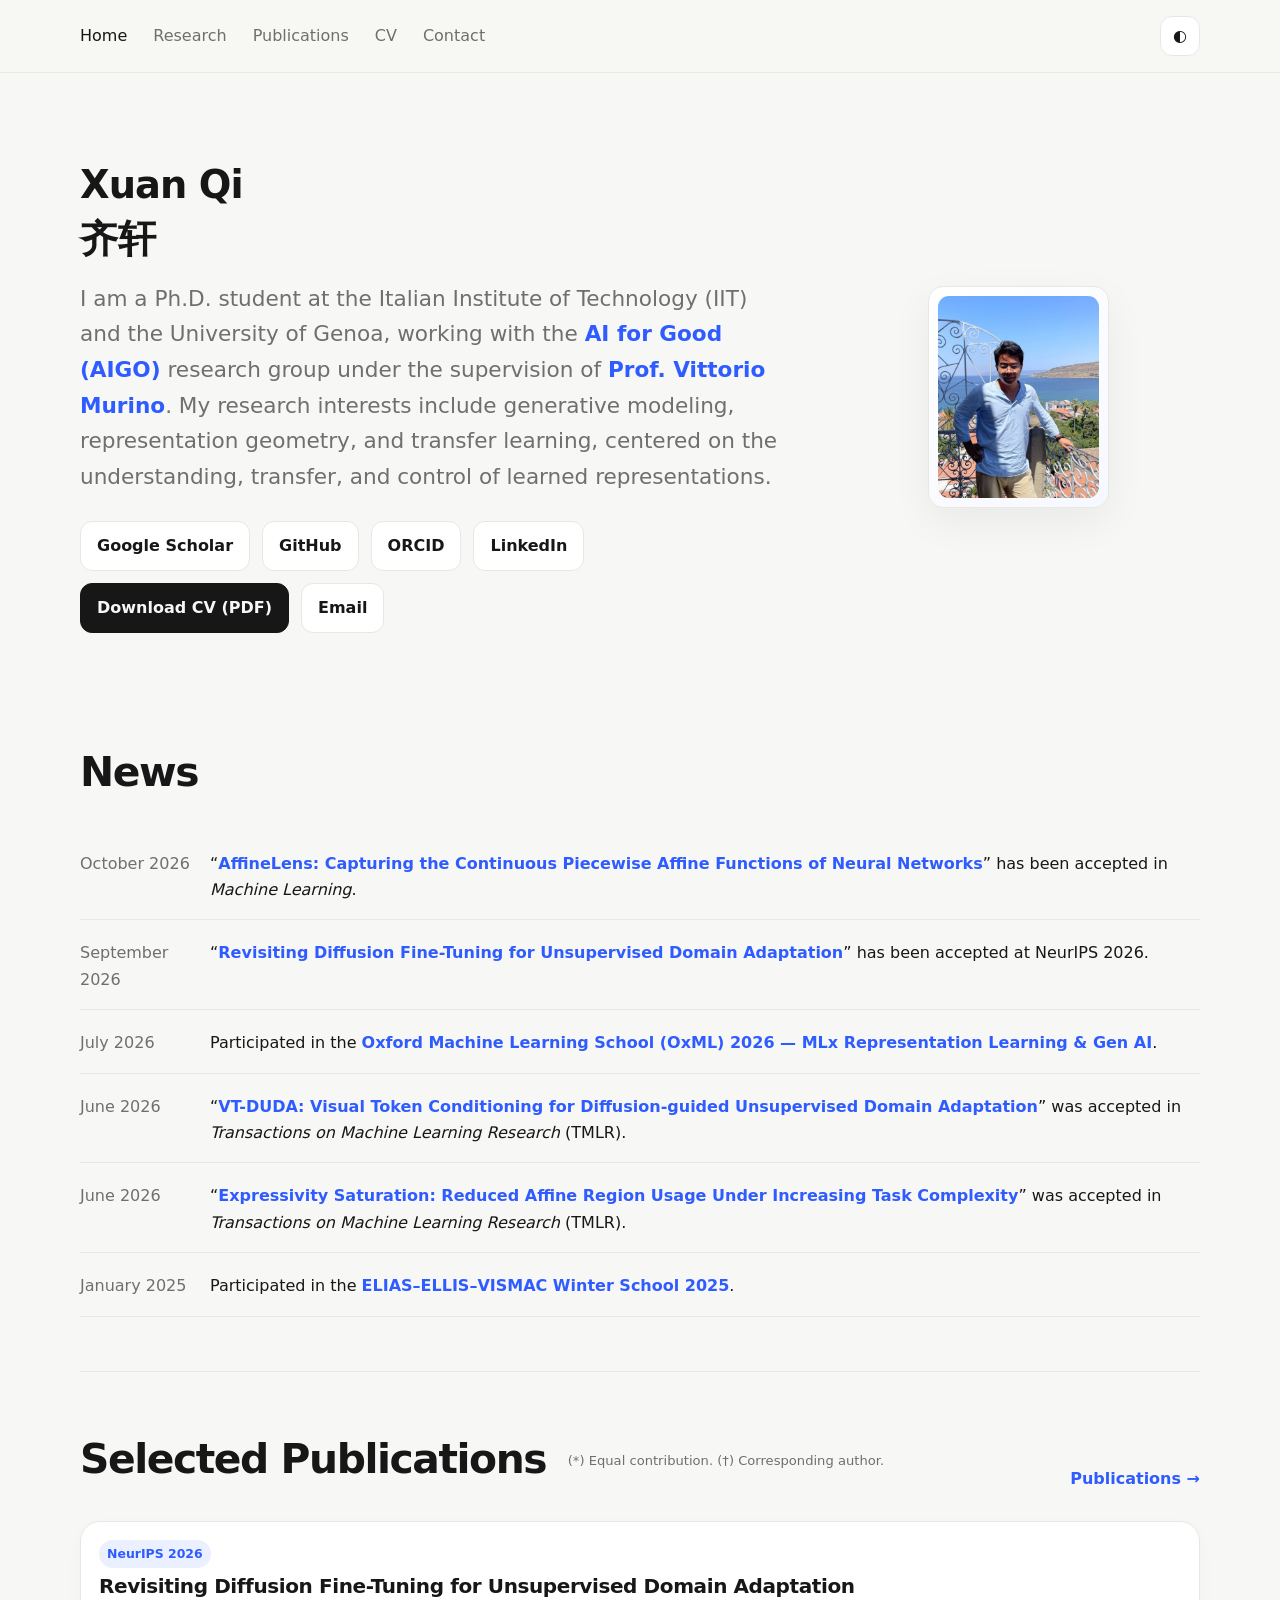
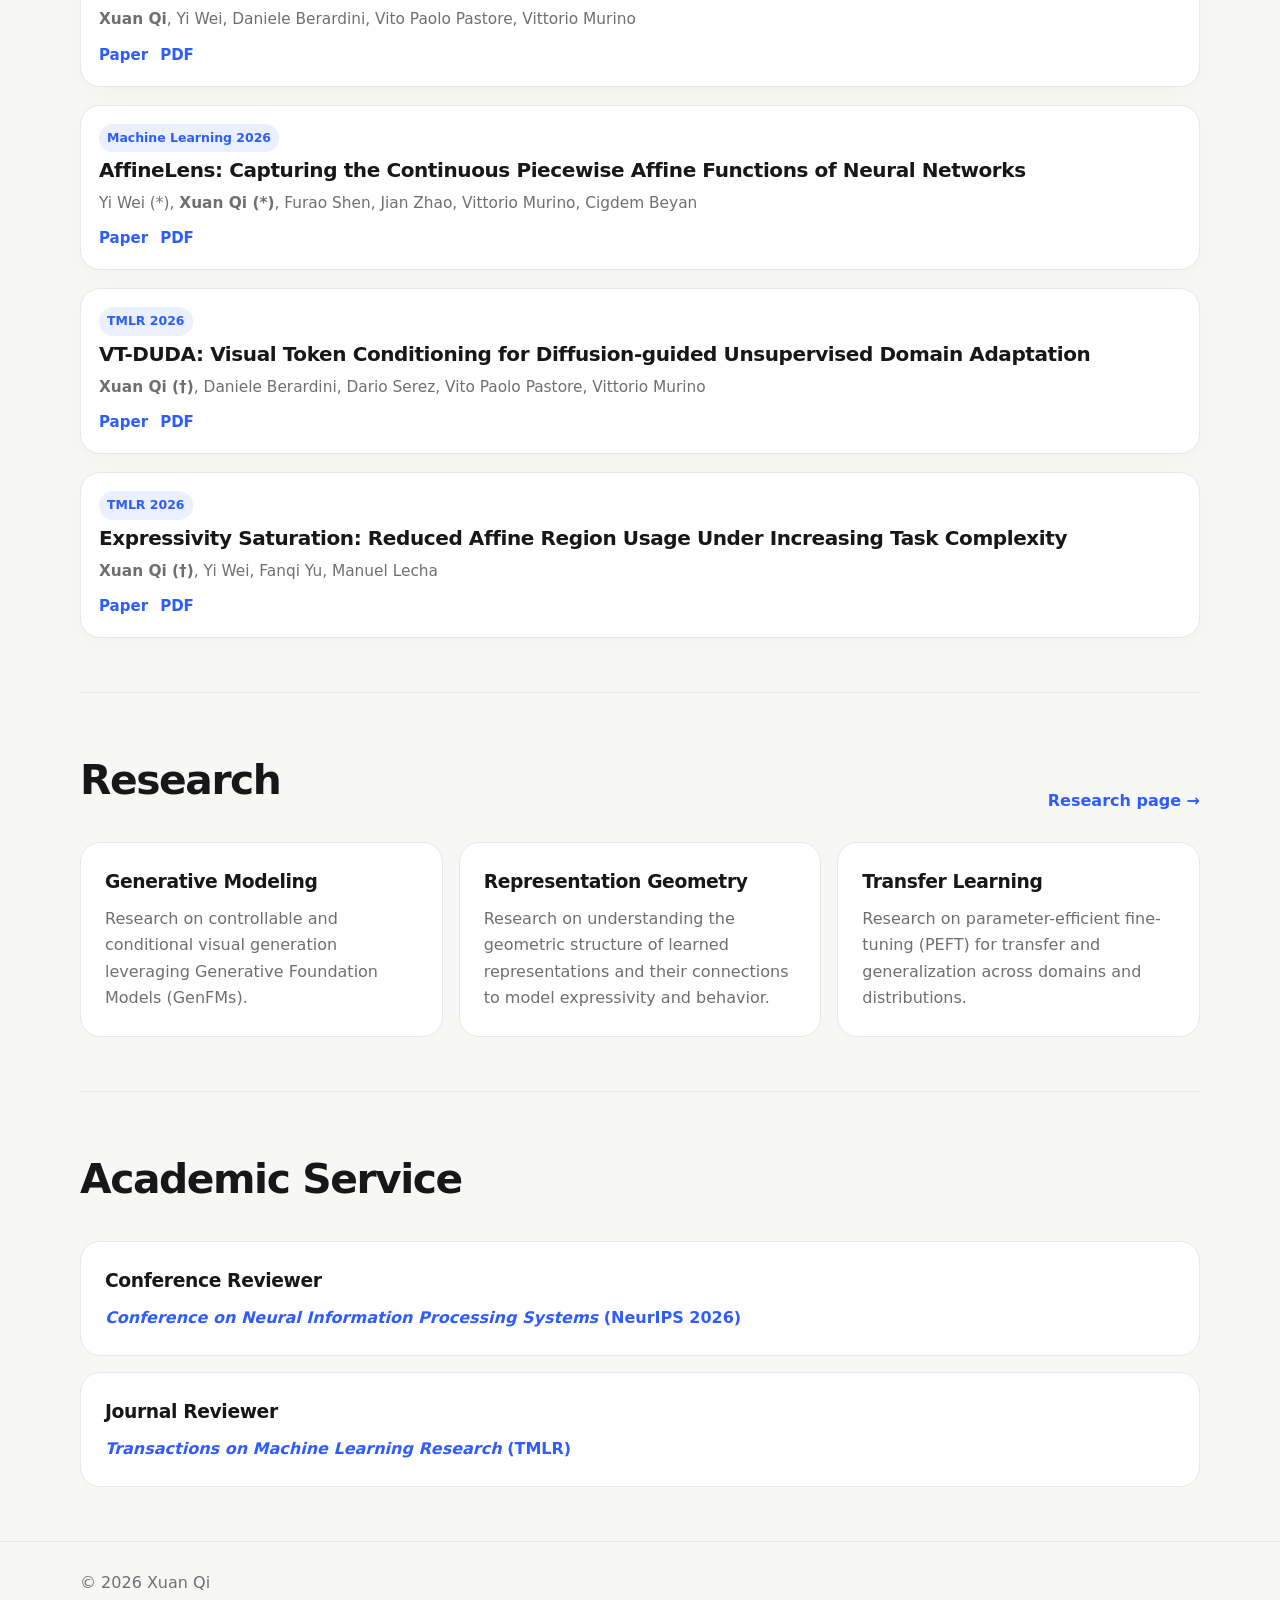
==== commit 49636836: "Add one-page research CV and PDF download links" ====
--- a/index.html
+++ b/index.html
@@ -42,6 +42,7 @@
         <a class="btn" href="https://github.com/xuanqi99" target="_blank" rel="noopener noreferrer">GitHub</a>
         <a class="btn" href="https://orcid.org/0000-0003-1118-9008" target="_blank" rel="noopener noreferrer">ORCID</a>
         <a class="btn" href="https://www.linkedin.com/in/xuan-qi-b860b91b6" target="_blank" rel="noopener noreferrer">LinkedIn</a>
+        <a class="btn primary" href="Xuan_Qi_CV.pdf" download>Download CV (PDF)</a>
         <a class="btn" href="mailto:xuan.qi@iit.it">Email</a>
       </div>
     </div>
@@ -56,7 +57,7 @@
     <div class="section-head"><h2>News</h2></div>
     <div class="news-list">
       <div class="news-item"><time class="news-date" datetime="2026-10">October 2026</time><div>“<a class="text-link" href="https://arxiv.org/abs/2605.06218" target="_blank" rel="noopener noreferrer">AffineLens: Capturing the Continuous Piecewise Affine Functions of Neural Networks</a>” has been accepted in <em>Machine Learning</em>.</div></div>
-      <div class="news-item"><time class="news-date" datetime="2026-09">September 2026</time><div>“<a class="text-link" href="https://arxiv.org/abs/2609.33716" target="_blank" rel="noopener noreferrer">Revisiting Diffusion Fine-Tuning for Unsupervised Domain Adaptation</a>” has been accepted at NeurIPS 2026.</div></div>
+      <div class="news-item"><time class="news-date" datetime="2026-09">September 2026</time><div>“<a class="text-link" href="https://openreview.net/forum?id=u8WasX4zQq#discussion" target="_blank" rel="noopener noreferrer">Revisiting Diffusion Fine-Tuning for Unsupervised Domain Adaptation</a>” has been accepted at NeurIPS 2026.</div></div>
       <div class="news-item"><time class="news-date" datetime="2026-07">July 2026</time><div>Participated in the <a class="text-link" href="https://www.oxfordml.school/2026" target="_blank" rel="noopener noreferrer">Oxford Machine Learning School (OxML) 2026 — MLx Representation Learning &amp; Gen AI</a>.</div></div>
       <div class="news-item"><time class="news-date" datetime="2026-06">June 2026</time><div>“<a class="text-link" href="https://openreview.net/forum?id=Y956680PCe" target="_blank" rel="noopener noreferrer">VT-DUDA: Visual Token Conditioning for Diffusion-guided Unsupervised Domain Adaptation</a>” was accepted in <em>Transactions on Machine Learning Research</em> (TMLR).</div></div>
       <div class="news-item"><time class="news-date" datetime="2026-06">June 2026</time><div>“<a class="text-link" href="https://openreview.net/forum?id=JiyZE3yKv8" target="_blank" rel="noopener noreferrer">Expressivity Saturation: Reduced Affine Region Usage Under Increasing Task Complexity</a>” was accepted in <em>Transactions on Machine Learning Research</em> (TMLR).</div></div>
@@ -72,7 +73,7 @@
           <span class="badge" title="Conference on Neural Information Processing Systems">NeurIPS 2026</span>
           <h3 class="pub-title">Revisiting Diffusion Fine-Tuning for Unsupervised Domain Adaptation</h3>
           <div class="pub-meta"><strong>Xuan Qi</strong>, Yi Wei, Daniele Berardini, Vito Paolo Pastore, Vittorio Murino</div>
-          <div class="pub-links"><a href="https://arxiv.org/abs/2609.33716" target="_blank" rel="noopener noreferrer">Paper</a> <a href="https://arxiv.org/pdf/2609.33716" target="_blank" rel="noopener noreferrer">PDF</a></div>
+          <div class="pub-links"><a href="https://openreview.net/forum?id=u8WasX4zQq#discussion" target="_blank" rel="noopener noreferrer">Paper</a> <a href="https://openreview.net/pdf?id=u8WasX4zQq" target="_blank" rel="noopener noreferrer">PDF</a></div>
         </div>
       </article>
       <article class="pub-card">
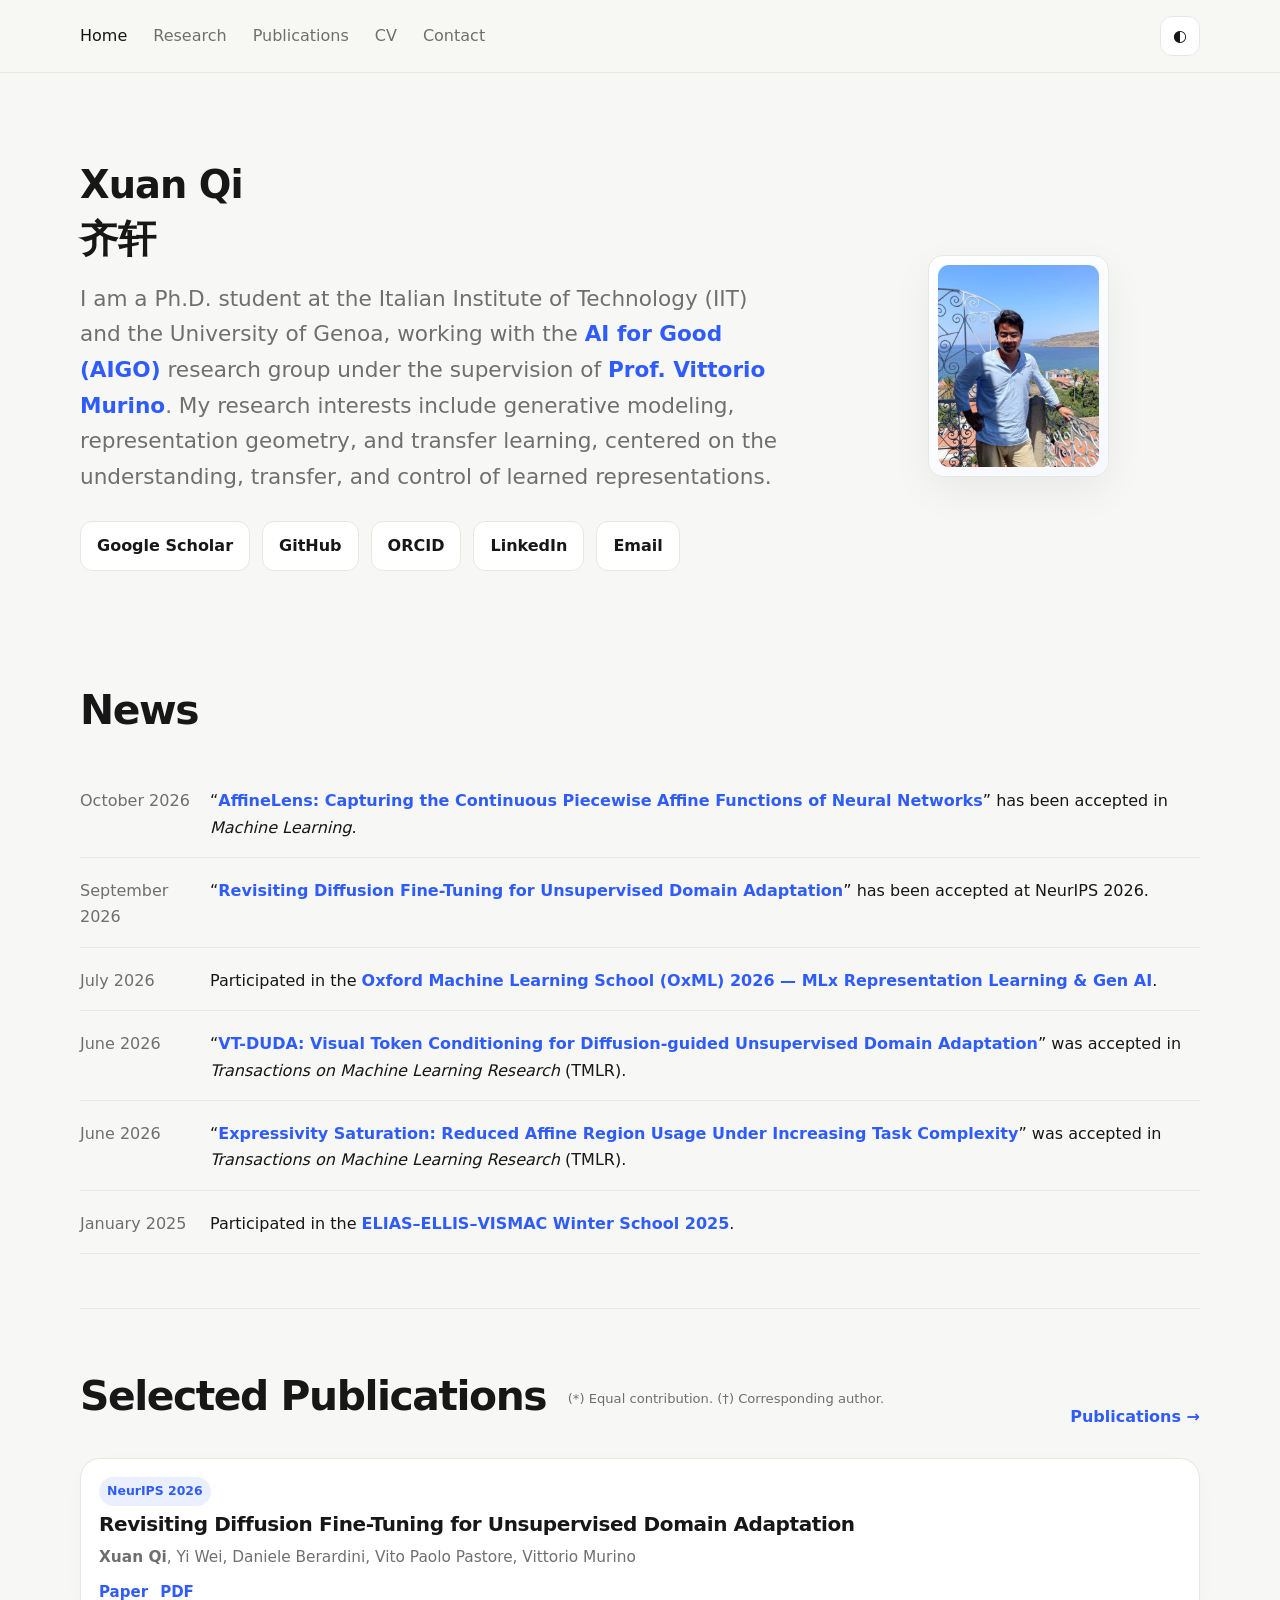
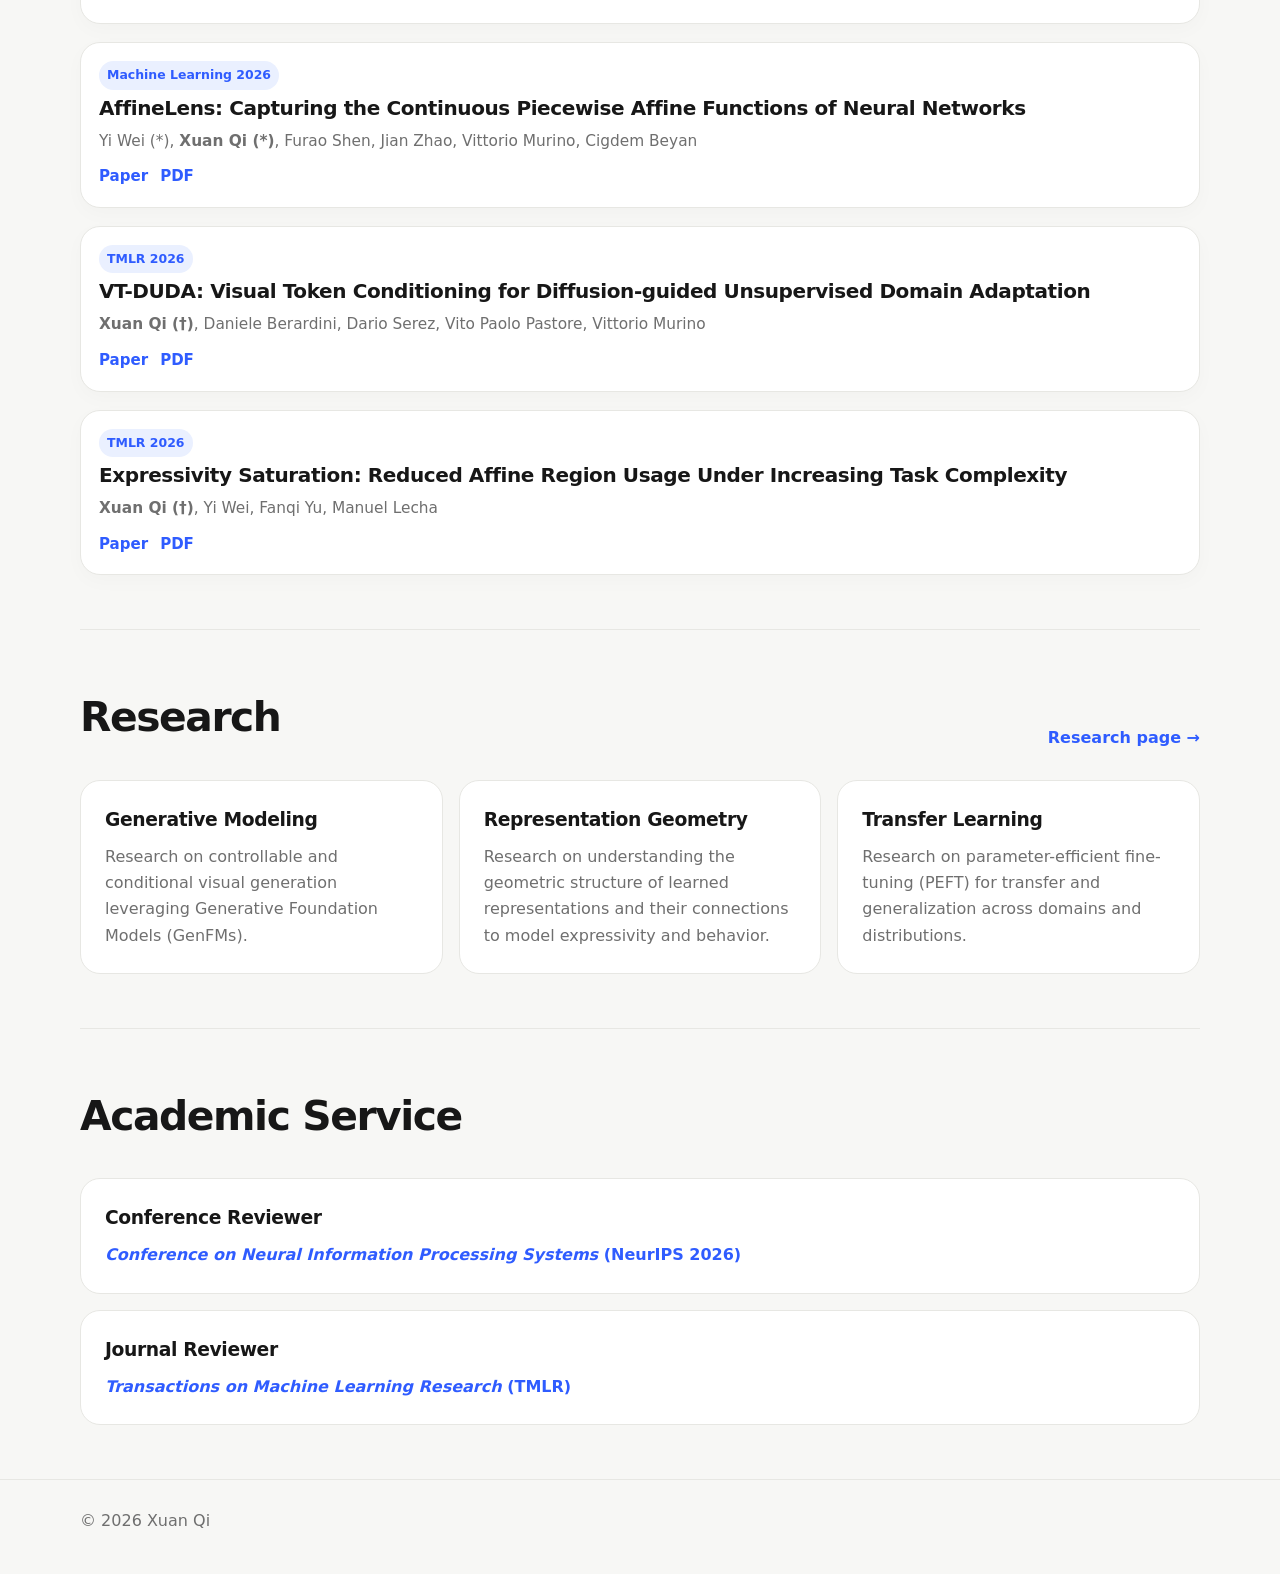
==== commit a0e8bb31: "Remove CV download button from homepage" ====
--- a/index.html
+++ b/index.html
@@ -42,7 +42,6 @@
         <a class="btn" href="https://github.com/xuanqi99" target="_blank" rel="noopener noreferrer">GitHub</a>
         <a class="btn" href="https://orcid.org/0000-0003-1118-9008" target="_blank" rel="noopener noreferrer">ORCID</a>
         <a class="btn" href="https://www.linkedin.com/in/xuan-qi-b860b91b6" target="_blank" rel="noopener noreferrer">LinkedIn</a>
-        <a class="btn primary" href="Xuan_Qi_CV.pdf" download>Download CV (PDF)</a>
         <a class="btn" href="mailto:xuan.qi@iit.it">Email</a>
       </div>
     </div>
